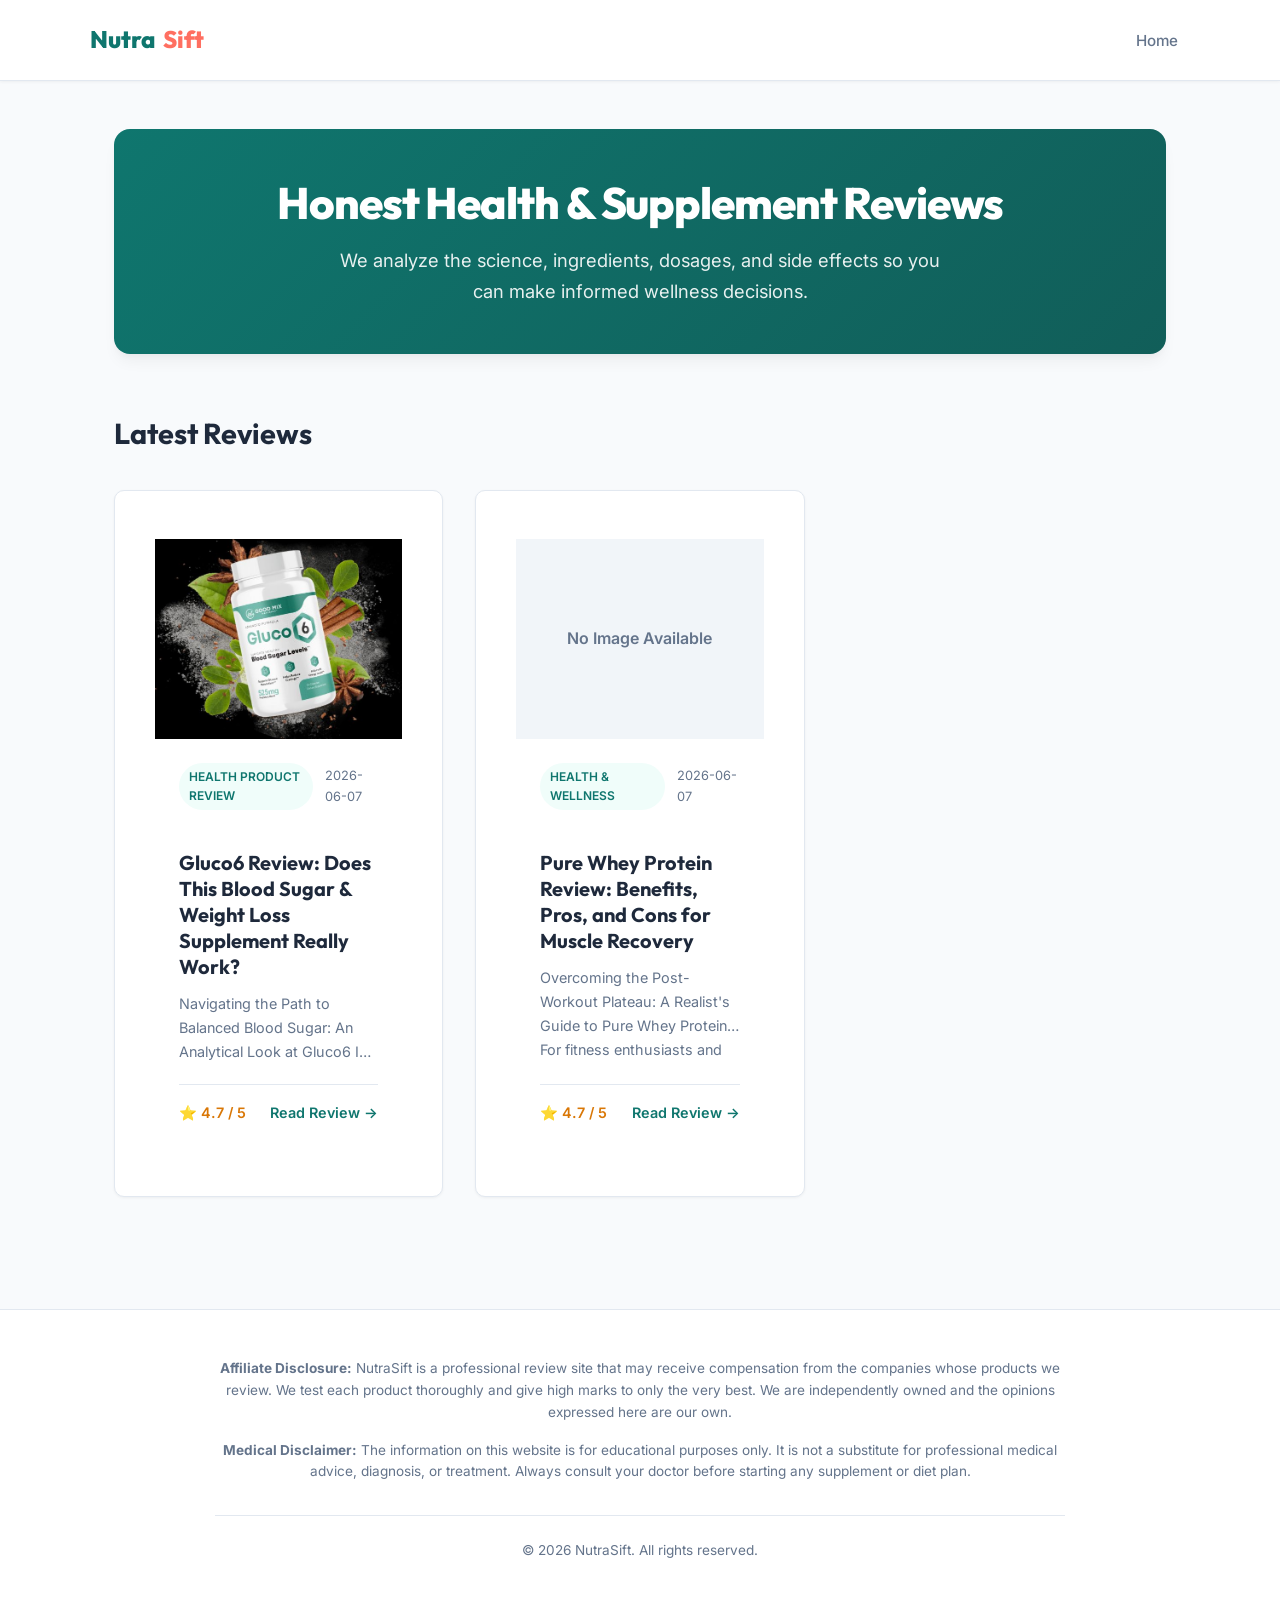
==== index.html @ 642ef55c "Initial NutraSift blog setup" ====
<!DOCTYPE html>
<html lang="en">
<head>
  <meta charset="UTF-8">
  <meta name="viewport" content="width=device-width, initial-scale=1.0">
  <title>NutraSift | Honest Health & Supplement Reviews</title>
  <meta name="description" content="Unbiased, evidence-based reviews and ingredient analysis of health supplements, weight loss formulas, and wellness products.">
  <link rel="stylesheet" href="style.css">
</head>
<body>

  <header>
    <div class="header-container">
      <a href="index.html" class="logo">Nutra<span>Sift</span></a>
      <nav class="nav-links">
        <a href="index.html">Home</a>
      </nav>
    </div>
  </header>

  <main class="homepage-container">
    <section class="hero">
      <h1>Honest Health & Supplement Reviews</h1>
      <p>We analyze the science, ingredients, dosages, and side effects so you can make informed wellness decisions.</p>
    </section>

    <h2 style="font-family: 'Outfit', sans-serif; font-size: 1.8rem; font-weight: 700; margin-bottom: 1.5rem; color: var(--text-dark);">Latest Reviews</h2>

    <div class="post-grid">
      
      <article class="post-card">
        <img src="[data-uri]" alt="Gluco6 Review: Does This Blood Sugar & Weight Loss Supplement Really Work?" class="post-card-img">
        <div class="post-card-content">
          <div class="post-card-meta">
            <span class="category-badge">Health Product Review</span>
            <span class="post-card-date">2026-06-07</span>
          </div>
          <h3 class="post-card-title"><a href="posts/gluco6-review-does-this-blood-sugar-weight-loss-su.html">Gluco6 Review: Does This Blood Sugar & Weight Loss Supplement Really Work?</a></h3>
          <p class="post-card-snippet">Navigating the Path to Balanced Blood Sugar: An Analytical Look at Gluco6 In today's fast-paced dietary landscape, maintaining consistent glycemic control is an uphill battle for m...</p>
          <div class="post-card-footer">
            <span class="post-card-rating">⭐ 4.7 / 5</span>
            <a href="posts/gluco6-review-does-this-blood-sugar-weight-loss-su.html" class="read-more">Read Review &rarr;</a>
          </div>
        </div>
      </article>

      <article class="post-card">
        <div class="post-card-img" style="display:flex;align-items:center;justify-content:center;background:#f1f5f9;color:var(--text-muted);font-weight:600;height:200px;">No Image Available</div>
        <div class="post-card-content">
          <div class="post-card-meta">
            <span class="category-badge">Health & Wellness</span>
            <span class="post-card-date">2026-06-07</span>
          </div>
          <h3 class="post-card-title"><a href="posts/pure-whey-protein-review-benefits-pros-and-cons-fo.html">Pure Whey Protein Review: Benefits, Pros, and Cons for Muscle Recovery</a></h3>
          <p class="post-card-snippet">Overcoming the Post-Workout Plateau: A Realist's Guide to Pure Whey Protein For fitness enthusiasts and athletes alike, recovering efficiently from intense physical exertion is a p...</p>
          <div class="post-card-footer">
            <span class="post-card-rating">⭐ 4.7 / 5</span>
            <a href="posts/pure-whey-protein-review-benefits-pros-and-cons-fo.html" class="read-more">Read Review &rarr;</a>
          </div>
        </div>
      </article>

    </div>
  </main>

  <footer class="site-footer">
    <p><strong>Affiliate Disclosure:</strong> NutraSift is a professional review site that may receive compensation from the companies whose products we review. We test each product thoroughly and give high marks to only the very best. We are independently owned and the opinions expressed here are our own.</p>
    <p><strong>Medical Disclaimer:</strong> The information on this website is for educational purposes only. It is not a substitute for professional medical advice, diagnosis, or treatment. Always consult your doctor before starting any supplement or diet plan.</p>
    <p style="margin-top: 2rem; border-top: 1px solid var(--border-color); padding-top: 1.5rem;">&copy; 2026 NutraSift. All rights reserved.</p>
  </footer>

</body>
</html>
---- style.css ----
@import url('https://fonts.googleapis.com/css2?family=Inter:wght@400;500;600;700&family=Outfit:wght@500;600;700;800&display=swap');

:root {
  --primary-color: #0f766e;     /* Deep Teal */
  --primary-light: #f0fdfa;    /* Soft Teal tint */
  --secondary-color: #0d9488;   /* Bright Teal */
  --accent-color: #FF6F61;      /* Coral Accent */
  --bg-color: #f8fafc;          /* Slate Light background */
  --card-bg: #ffffff;
  --text-dark: #1e293b;         /* Slate dark text */
  --text-muted: #64748b;        /* Slate muted text */
  --border-color: #e2e8f0;      /* Slate border */
  --shadow-sm: 0 1px 3px rgba(0, 0, 0, 0.05);
  --shadow-md: 0 4px 6px -1px rgba(0, 0, 0, 0.05), 0 2px 4px -1px rgba(0, 0, 0, 0.03);
  --shadow-lg: 0 10px 15px -3px rgba(0, 0, 0, 0.05), 0 4px 6px -2px rgba(0, 0, 0, 0.03);
  --radius-sm: 6px;
  --radius-md: 10px;
  --radius-lg: 16px;
  --max-width: 850px;
}

* {
  box-sizing: border-box;
  margin: 0;
  padding: 0;
}

body {
  font-family: 'Inter', sans-serif;
  background-color: var(--bg-color);
  color: var(--text-dark);
  line-height: 1.65;
  font-size: 16px;
  -webkit-font-smoothing: antialiased;
}

/* Header & Navigation */
header {
  background-color: var(--card-bg);
  border-bottom: 1px solid var(--border-color);
  padding: 1.25rem 1rem;
  position: sticky;
  top: 0;
  z-index: 100;
  box-shadow: var(--shadow-sm);
}

.header-container {
  max-width: 1100px;
  margin: 0 auto;
  display: flex;
  justify-content: space-between;
  align-items: center;
}

.logo {
  font-family: 'Outfit', sans-serif;
  font-size: 1.5rem;
  font-weight: 800;
  color: var(--primary-color);
  text-decoration: none;
  display: flex;
  align-items: center;
  gap: 0.5rem;
}

.logo span {
  color: var(--accent-color);
}

.nav-links a {
  color: var(--text-muted);
  text-decoration: none;
  font-weight: 500;
  font-size: 0.95rem;
  transition: color 0.2s;
  padding: 0.5rem 0.75rem;
  border-radius: var(--radius-sm);
}

.nav-links a:hover {
  color: var(--primary-color);
  background-color: var(--primary-light);
}

/* Layout Containers */
.container {
  max-width: var(--max-width);
  margin: 2.5rem auto;
  padding: 0 1.5rem;
}

.homepage-container {
  max-width: 1100px;
  margin: 3rem auto;
  padding: 0 1.5rem;
}

/* Hero Section */
.hero {
  text-align: center;
  margin-bottom: 3.5rem;
  padding: 3rem 1rem;
  background: linear-gradient(135deg, #0f766e 0%, #115e59 100%);
  color: white;
  border-radius: var(--radius-lg);
  box-shadow: var(--shadow-lg);
}

.hero h1 {
  font-family: 'Outfit', sans-serif;
  font-size: 2.75rem;
  font-weight: 800;
  margin-bottom: 1rem;
  letter-spacing: -0.025em;
  line-height: 1.2;
}

.hero p {
  font-size: 1.15rem;
  opacity: 0.9;
  max-width: 600px;
  margin: 0 auto;
}

/* Homepage Grid & Cards */
.post-grid {
  display: grid;
  grid-template-columns: repeat(auto-fill, minmax(320px, 1fr));
  gap: 2rem;
  margin-top: 2rem;
}

.post-card {
  background-color: var(--card-bg);
  border: 1px solid var(--border-color);
  border-radius: var(--radius-md);
  overflow: hidden;
  box-shadow: var(--shadow-sm);
  transition: transform 0.25s ease, box-shadow 0.25s ease;
  display: flex;
  flex-direction: column;
}

.post-card:hover {
  transform: translateY(-4px);
  box-shadow: var(--shadow-lg);
}

.post-card-img {
  width: 100%;
  height: 200px;
  object-fit: cover;
  background-color: #f1f5f9;
}

.post-card-content {
  padding: 1.5rem;
  display: flex;
  flex-direction: column;
  flex-grow: 1;
}

.post-card-meta {
  display: flex;
  align-items: center;
  gap: 0.75rem;
  margin-bottom: 0.75rem;
}

.category-badge {
  background-color: var(--primary-light);
  color: var(--primary-color);
  font-size: 0.75rem;
  font-weight: 600;
  padding: 0.25rem 0.6rem;
  border-radius: 9999px;
  text-transform: uppercase;
}

.post-card-date {
  font-size: 0.8rem;
  color: var(--text-muted);
}

.post-card-title {
  font-family: 'Outfit', sans-serif;
  font-size: 1.25rem;
  font-weight: 700;
  color: var(--text-dark);
  margin-bottom: 0.75rem;
  line-height: 1.3;
}

.post-card-title a {
  color: inherit;
  text-decoration: none;
}

.post-card-title a:hover {
  color: var(--primary-color);
}

.post-card-snippet {
  font-size: 0.9rem;
  color: var(--text-muted);
  margin-bottom: 1.25rem;
  display: -webkit-box;
  -webkit-line-clamp: 3;
  -webkit-box-orient: vertical;
  overflow: hidden;
  flex-grow: 1;
}

.post-card-footer {
  border-top: 1px solid var(--border-color);
  padding-top: 1rem;
  margin-top: auto;
  display: flex;
  justify-content: space-between;
  align-items: center;
}

.post-card-rating {
  display: flex;
  align-items: center;
  font-weight: 600;
  font-size: 0.9rem;
  color: #d97706; /* Golden rating color */
  gap: 0.25rem;
}

.read-more {
  color: var(--primary-color);
  text-decoration: none;
  font-weight: 600;
  font-size: 0.9rem;
  display: inline-flex;
  align-items: center;
  gap: 0.25rem;
}

.read-more:hover {
  color: var(--secondary-color);
}

/* Post Detail Styles */
article {
  background-color: var(--card-bg);
  border: 1px solid var(--border-color);
  border-radius: var(--radius-lg);
  padding: 3rem 2.5rem;
  box-shadow: var(--shadow-md);
  margin-bottom: 2rem;
}

article h1 {
  font-family: 'Outfit', sans-serif;
  font-size: 2.5rem;
  font-weight: 800;
  color: var(--text-dark);
  line-height: 1.2;
  margin-bottom: 1rem;
  letter-spacing: -0.02em;
}

.post-meta {
  display: flex;
  align-items: center;
  gap: 1rem;
  border-bottom: 1px solid var(--border-color);
  padding-bottom: 1.5rem;
  margin-bottom: 2rem;
}

/* Typography elements in content */
article h2 {
  font-family: 'Outfit', sans-serif;
  font-size: 1.65rem;
  font-weight: 700;
  color: var(--text-dark);
  margin-top: 2.5rem;
  margin-bottom: 1rem;
  border-bottom: 2px solid var(--border-color);
  padding-bottom: 0.4rem;
}

article h3 {
  font-family: 'Outfit', sans-serif;
  font-size: 1.25rem;
  font-weight: 600;
  color: var(--primary-color);
  margin-top: 1.75rem;
  margin-bottom: 0.75rem;
}

article p {
  margin-bottom: 1.25rem;
  color: #334155; /* Slightly softer than slate dark for body text readability */
}

article ul, article ol {
  margin-left: 1.5rem;
  margin-bottom: 1.5rem;
  color: #334155;
}

article li {
  margin-bottom: 0.5rem;
}

/* Tables for Pros & Cons */
article table {
  width: 100%;
  border-collapse: collapse;
  margin: 1.5rem 0;
  box-shadow: var(--shadow-sm);
  border-radius: var(--radius-sm);
  overflow: hidden;
}

article th, article td {
  padding: 0.75rem 1rem;
  text-align: left;
  border-bottom: 1px solid var(--border-color);
}

article th {
  background-color: var(--primary-color);
  color: white;
  font-weight: 600;
}

article tr:nth-child(even) {
  background-color: #f8fafc;
}

/* Callout Boxes */
.callout-box {
  background-color: #f8fafc;
  border-left: 4px solid var(--primary-color);
  padding: 1.25rem;
  margin: 1.5rem 0;
  border-radius: 0 var(--radius-sm) var(--radius-sm) 0;
}

.callout-box p {
  margin-bottom: 0 !important;
  font-style: italic;
  font-weight: 500;
  color: var(--text-dark);
}

/* Affiliate/CTA Button styles */
.cta-container {
  text-align: center;
  margin: 2.5rem 0;
}

.cta-button {
  display: inline-block;
  background-color: var(--accent-color);
  color: white;
  padding: 1rem 2rem;
  text-decoration: none;
  font-size: 1.15rem;
  font-weight: 700;
  border-radius: var(--radius-md);
  box-shadow: 0 4px 14px rgba(255, 111, 97, 0.4);
  transition: transform 0.2s ease, box-shadow 0.2s ease, background-color 0.2s;
}

.cta-button:hover {
  transform: translateY(-2px);
  box-shadow: 0 6px 20px rgba(255, 111, 97, 0.6);
  background-color: #ff5645;
}

/* Post main image styling */
.post-main-img {
  width: 100%;
  max-height: 400px;
  object-fit: contain;
  margin-bottom: 2rem;
  border-radius: var(--radius-md);
  background-color: #f1f5f9;
}

/* Footer Section */
footer.site-footer {
  background-color: var(--card-bg);
  border-top: 1px solid var(--border-color);
  padding: 3rem 1.5rem;
  text-align: center;
  color: var(--text-muted);
  font-size: 0.85rem;
  margin-top: 5rem;
}

footer.site-footer p {
  max-width: var(--max-width);
  margin: 0 auto 1rem auto;
  line-height: 1.6;
}

/* Responsive adjustments */
@media (max-width: 768px) {
  .hero h1 {
    font-size: 2.25rem;
  }
  
  article {
    padding: 2rem 1.25rem;
  }
  
  article h1 {
    font-size: 2rem;
  }
}
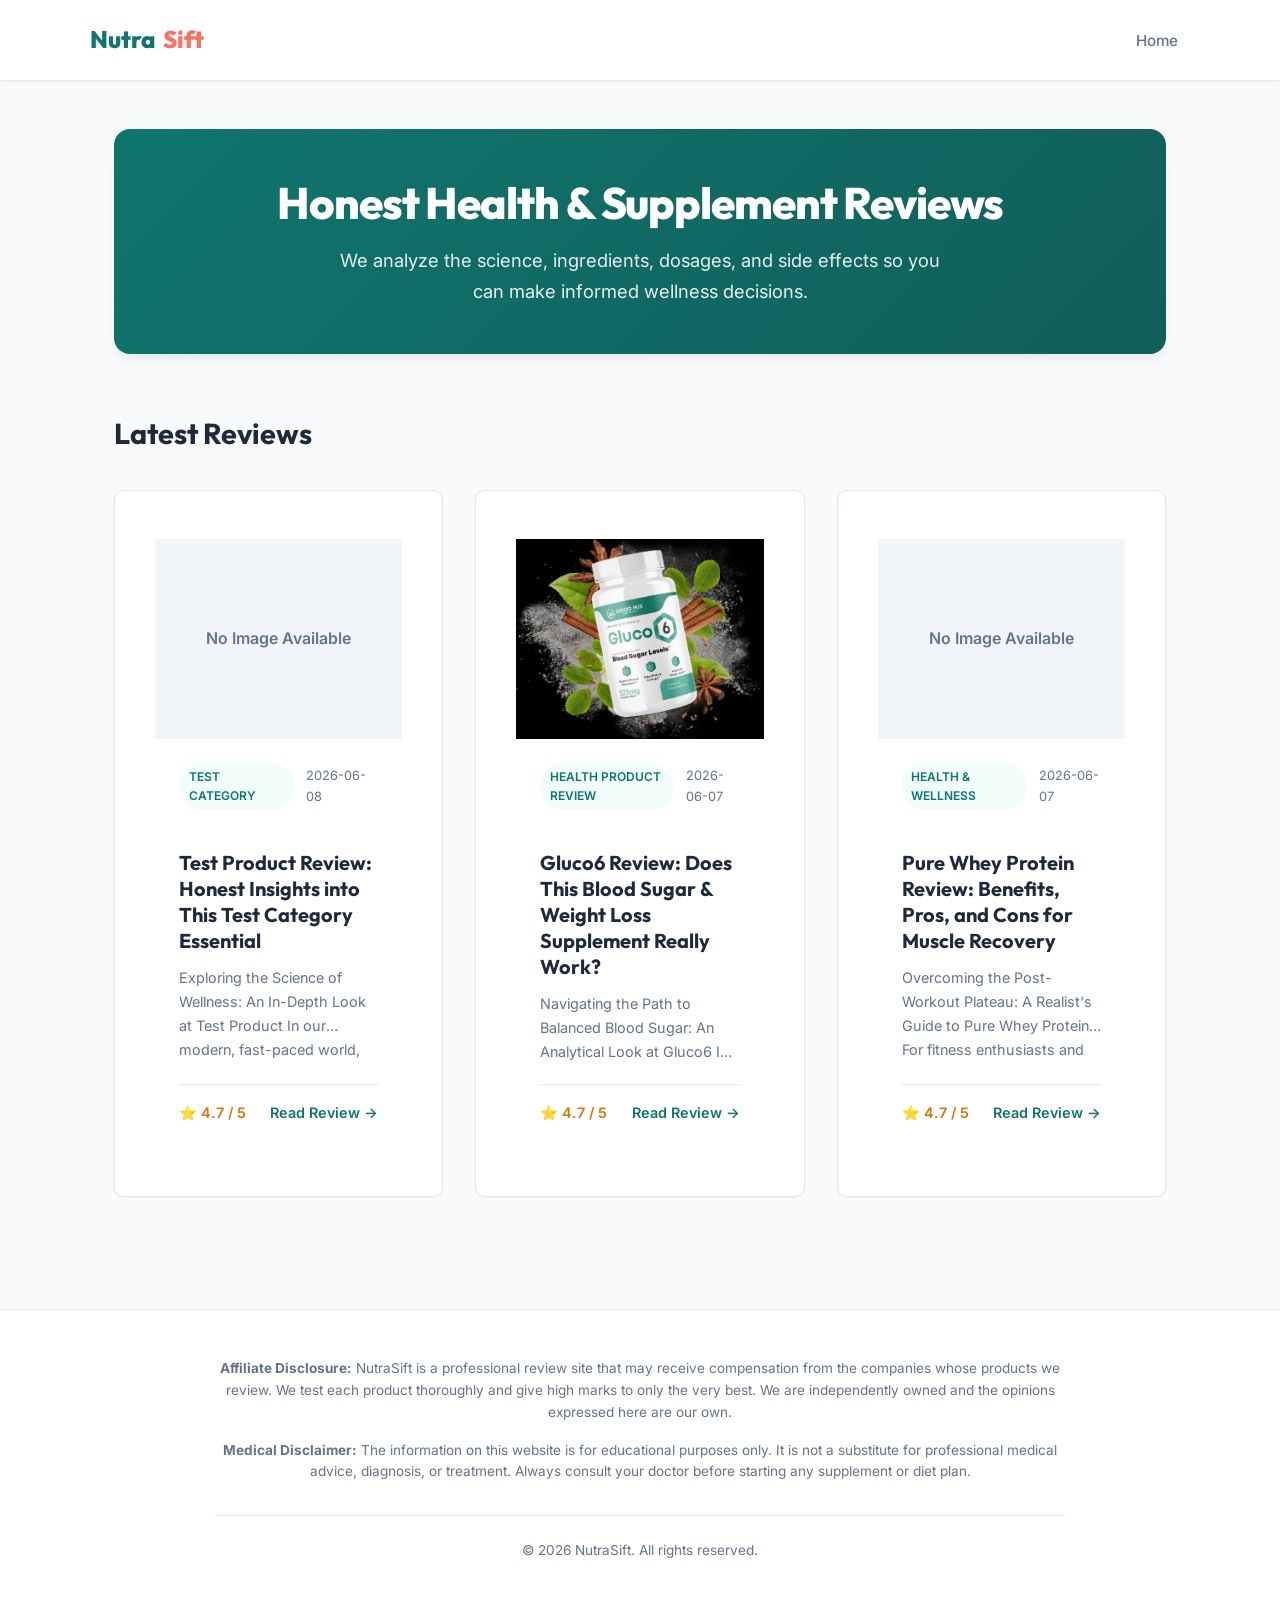
==== commit 9670015d: "Auto-published: Test Product Review: Honest Insights into This Test Category Essential" ====
--- a/index.html
+++ b/index.html
@@ -28,6 +28,22 @@
 
     <div class="post-grid">
       
+      <article class="post-card">
+        <div class="post-card-img" style="display:flex;align-items:center;justify-content:center;background:#f1f5f9;color:var(--text-muted);font-weight:600;height:200px;">No Image Available</div>
+        <div class="post-card-content">
+          <div class="post-card-meta">
+            <span class="category-badge">Test Category</span>
+            <span class="post-card-date">2026-06-08</span>
+          </div>
+          <h3 class="post-card-title"><a href="posts/test-product-review-honest-insights-into-this-test.html">Test Product Review: Honest Insights into This Test Category Essential</a></h3>
+          <p class="post-card-snippet">Exploring the Science of Wellness: An In-Depth Look at Test Product In our modern, fast-paced world, maintaining optimal vitality can often feel like an uphill battle. Many individ...</p>
+          <div class="post-card-footer">
+            <span class="post-card-rating">⭐ 4.7 / 5</span>
+            <a href="posts/test-product-review-honest-insights-into-this-test.html" class="read-more">Read Review &rarr;</a>
+          </div>
+        </div>
+      </article>
+
       <article class="post-card">
         <img src="[data-uri]" alt="Gluco6 Review: Does This Blood Sugar & Weight Loss Supplement Really Work?" class="post-card-img">
         <div class="post-card-content">
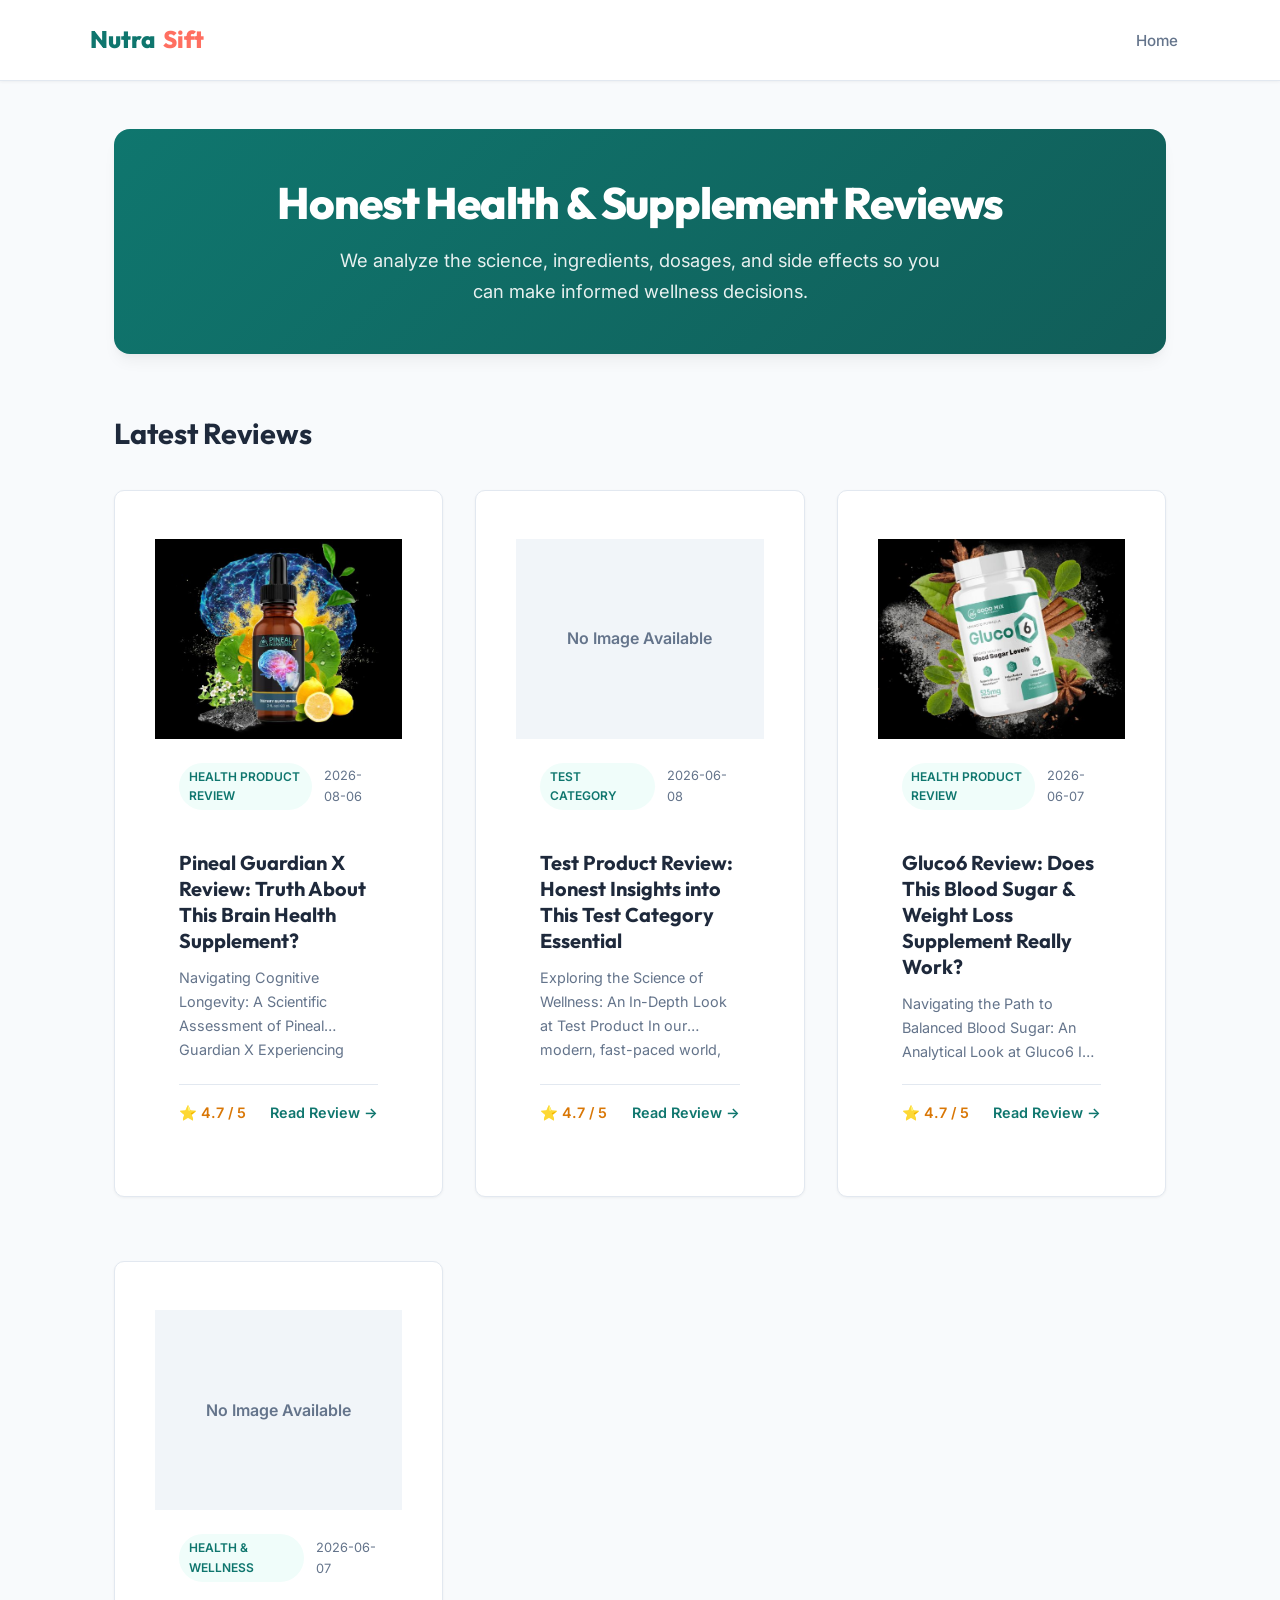
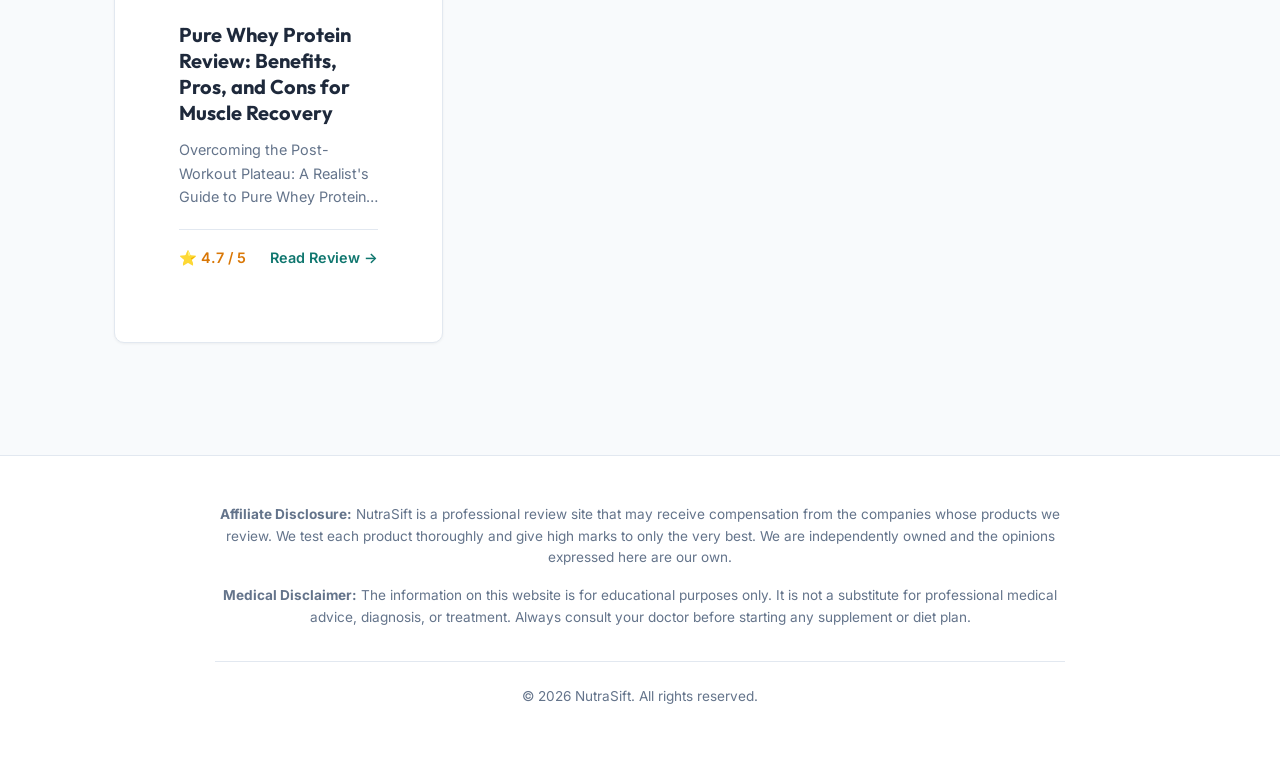
==== commit 1539c7e4: "Auto-published: Pineal Guardian X Review: Truth About This Brain Health Supplement?" ====
--- a/index.html
+++ b/index.html
@@ -28,6 +28,22 @@
 
     <div class="post-grid">
       
+      <article class="post-card">
+        <img src="[data-uri]" alt="Pineal Guardian X Review: Truth About This Brain Health Supplement?" class="post-card-img">
+        <div class="post-card-content">
+          <div class="post-card-meta">
+            <span class="category-badge">Health Product Review</span>
+            <span class="post-card-date">2026-08-06</span>
+          </div>
+          <h3 class="post-card-title"><a href="posts/pineal-guardian-x-review-truth-about-this-brain-he.html">Pineal Guardian X Review: Truth About This Brain Health Supplement?</a></h3>
+          <p class="post-card-snippet">Navigating Cognitive Longevity: A Scientific Assessment of Pineal Guardian X Experiencing frequent brain fog, misplacing daily essentials, or struggling with sleep disruption can b...</p>
+          <div class="post-card-footer">
+            <span class="post-card-rating">⭐ 4.7 / 5</span>
+            <a href="posts/pineal-guardian-x-review-truth-about-this-brain-he.html" class="read-more">Read Review &rarr;</a>
+          </div>
+        </div>
+      </article>
+
       <article class="post-card">
         <div class="post-card-img" style="display:flex;align-items:center;justify-content:center;background:#f1f5f9;color:var(--text-muted);font-weight:600;height:200px;">No Image Available</div>
         <div class="post-card-content">
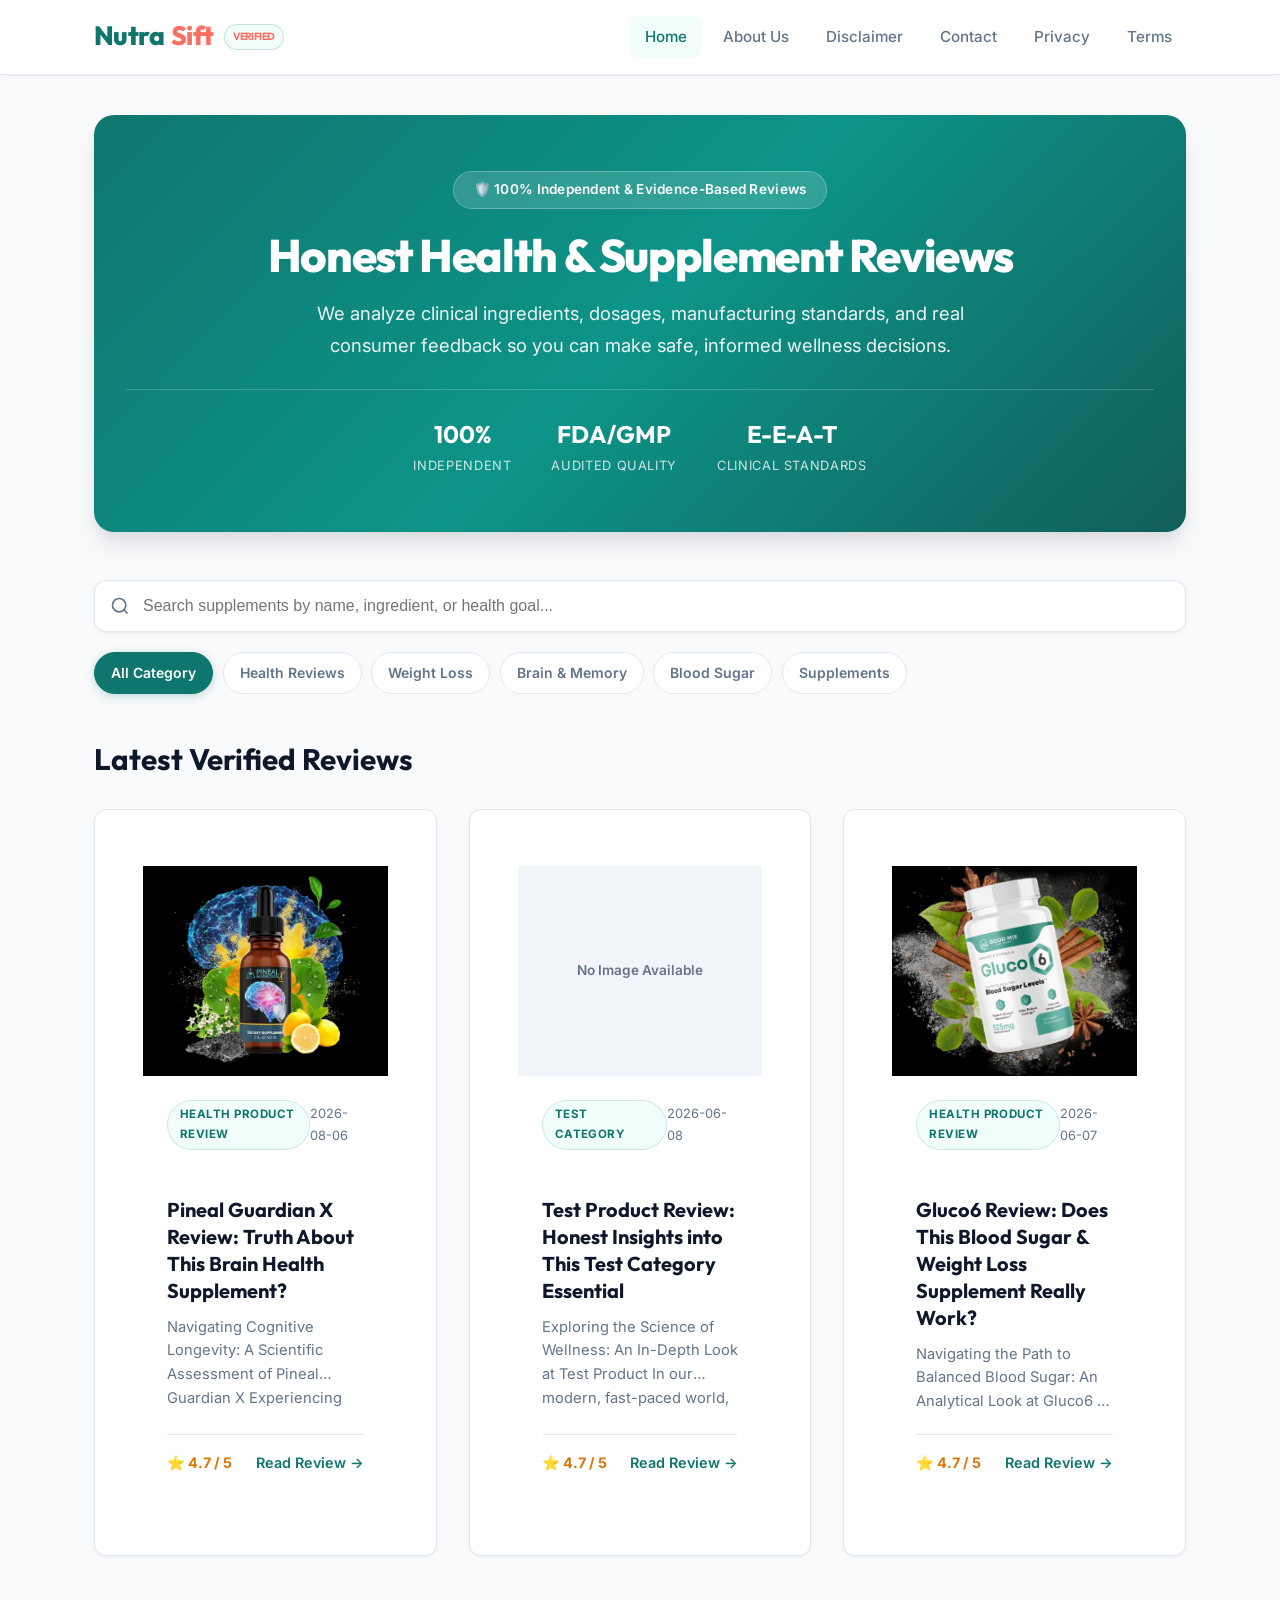
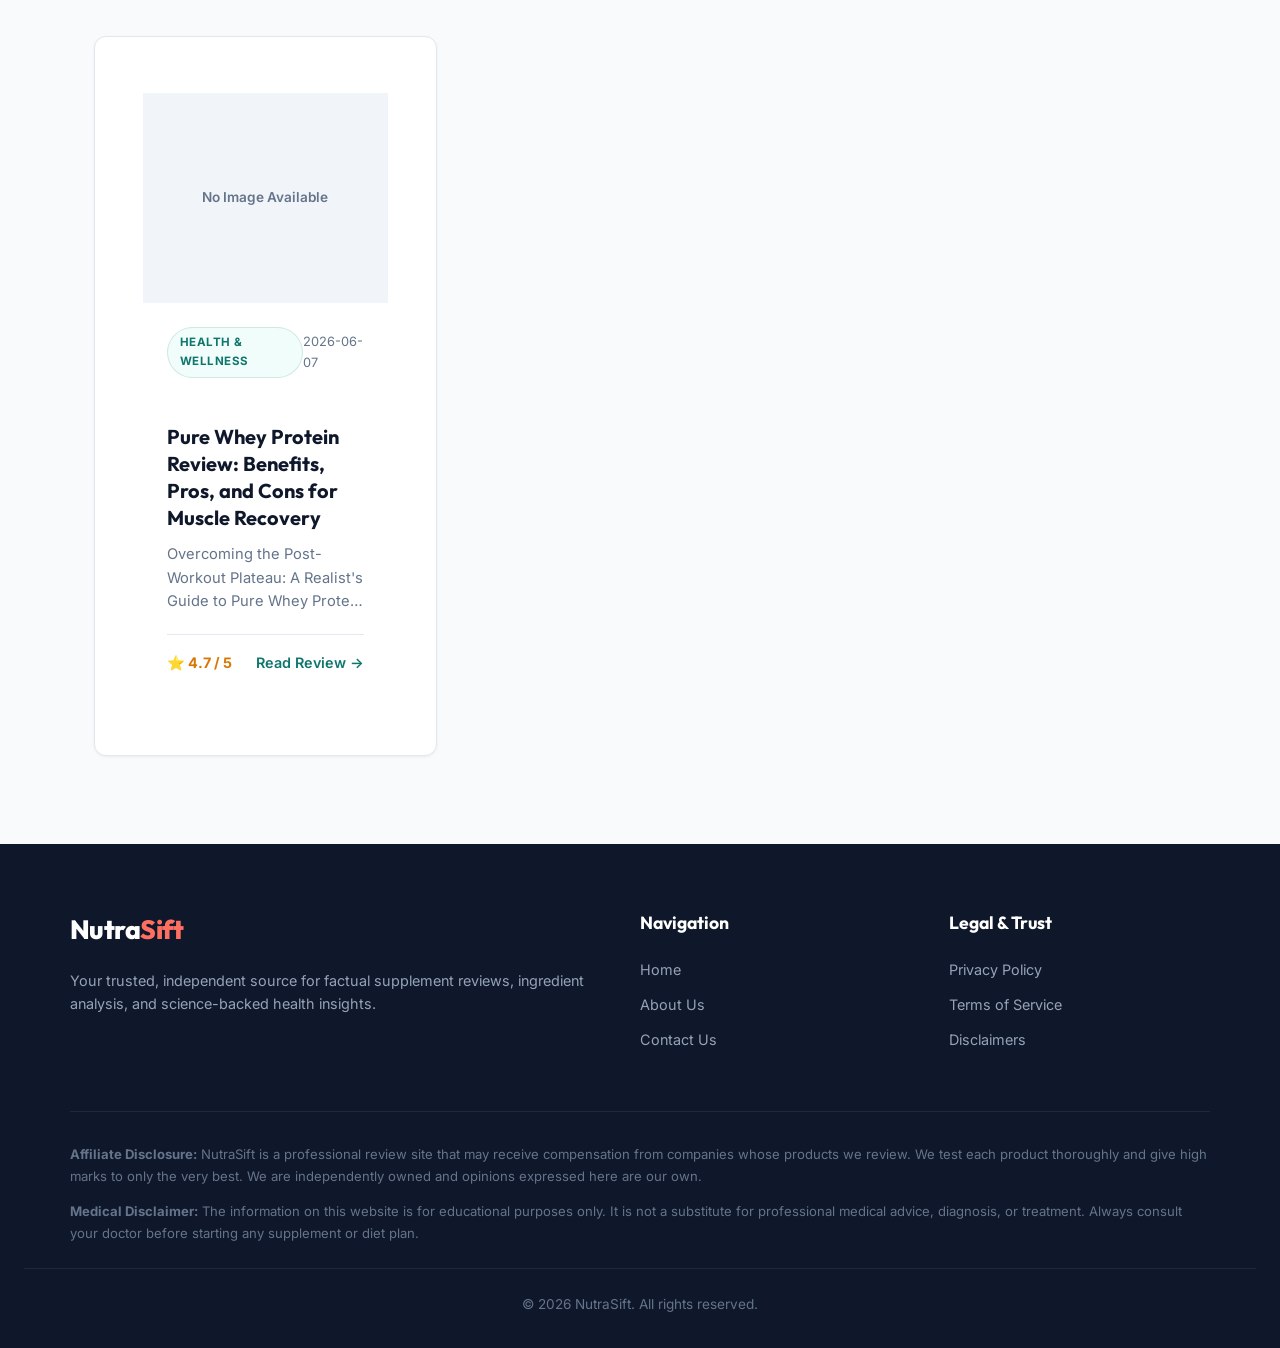
==== commit 6949526c: "Upgrade site design, typography, cards, search filters, and add About, Privacy, Terms, Disclaimer, C" ====
--- a/index.html
+++ b/index.html
@@ -3,103 +3,204 @@
 <head>
   <meta charset="UTF-8">
   <meta name="viewport" content="width=device-width, initial-scale=1.0">
-  <title>NutraSift | Honest Health & Supplement Reviews</title>
-  <meta name="description" content="Unbiased, evidence-based reviews and ingredient analysis of health supplements, weight loss formulas, and wellness products.">
+  <title>NutraSift | Science-Backed Health & Supplement Reviews</title>
+  <meta name="description" content="Unbiased, evidence-based reviews and ingredient analysis of health supplements, weight loss formulas, brain health, and wellness products.">
   <link rel="stylesheet" href="style.css">
 </head>
 <body>
 
-  <header>
+  <header class="site-header">
     <div class="header-container">
-      <a href="index.html" class="logo">Nutra<span>Sift</span></a>
+      <a href="index.html" class="logo">Nutra<span>Sift</span><span class="logo-badge">Verified</span></a>
+      <button class="mobile-menu-btn" onclick="document.querySelector('.nav-links').classList.toggle('active')">☰</button>
       <nav class="nav-links">
-        <a href="index.html">Home</a>
+        <a href="index.html" class="active">Home</a>
+        <a href="about.html">About Us</a>
+        <a href="disclaimer.html">Disclaimer</a>
+        <a href="contact.html">Contact</a>
+        <a href="privacy.html">Privacy</a>
+        <a href="terms.html">Terms</a>
       </nav>
     </div>
   </header>
 
-  <main class="homepage-container">
-    <section class="hero">
-      <h1>Honest Health & Supplement Reviews</h1>
-      <p>We analyze the science, ingredients, dosages, and side effects so you can make informed wellness decisions.</p>
-    </section>
-
-    <h2 style="font-family: 'Outfit', sans-serif; font-size: 1.8rem; font-weight: 700; margin-bottom: 1.5rem; color: var(--text-dark);">Latest Reviews</h2>
-
-    <div class="post-grid">
-      
-      <article class="post-card">
-        <img src="[data-uri]" alt="Pineal Guardian X Review: Truth About This Brain Health Supplement?" class="post-card-img">
-        <div class="post-card-content">
-          <div class="post-card-meta">
-            <span class="category-badge">Health Product Review</span>
-            <span class="post-card-date">2026-08-06</span>
+  <main class="main-wrapper">
+    <div class="homepage-container">
+
+      <!-- Hero Banner -->
+      <section class="hero">
+        <div class="hero-pill">🛡️ 100% Independent & Evidence-Based Reviews</div>
+        <h1>Honest Health & Supplement Reviews</h1>
+        <p>We analyze clinical ingredients, dosages, manufacturing standards, and real consumer feedback so you can make safe, informed wellness decisions.</p>
+        
+        <div class="hero-stats">
+          <div class="hero-stat-item">
+            <div class="hero-stat-number">100%</div>
+            <div class="hero-stat-label">Independent</div>
           </div>
-          <h3 class="post-card-title"><a href="posts/pineal-guardian-x-review-truth-about-this-brain-he.html">Pineal Guardian X Review: Truth About This Brain Health Supplement?</a></h3>
-          <p class="post-card-snippet">Navigating Cognitive Longevity: A Scientific Assessment of Pineal Guardian X Experiencing frequent brain fog, misplacing daily essentials, or struggling with sleep disruption can b...</p>
-          <div class="post-card-footer">
-            <span class="post-card-rating">⭐ 4.7 / 5</span>
-            <a href="posts/pineal-guardian-x-review-truth-about-this-brain-he.html" class="read-more">Read Review &rarr;</a>
+          <div class="hero-stat-item">
+            <div class="hero-stat-number">FDA/GMP</div>
+            <div class="hero-stat-label">Audited Quality</div>
           </div>
-        </div>
-      </article>
-
-      <article class="post-card">
-        <div class="post-card-img" style="display:flex;align-items:center;justify-content:center;background:#f1f5f9;color:var(--text-muted);font-weight:600;height:200px;">No Image Available</div>
-        <div class="post-card-content">
-          <div class="post-card-meta">
-            <span class="category-badge">Test Category</span>
-            <span class="post-card-date">2026-06-08</span>
+          <div class="hero-stat-item">
+            <div class="hero-stat-number">E-E-A-T</div>
+            <div class="hero-stat-label">Clinical Standards</div>
           </div>
-          <h3 class="post-card-title"><a href="posts/test-product-review-honest-insights-into-this-test.html">Test Product Review: Honest Insights into This Test Category Essential</a></h3>
-          <p class="post-card-snippet">Exploring the Science of Wellness: An In-Depth Look at Test Product In our modern, fast-paced world, maintaining optimal vitality can often feel like an uphill battle. Many individ...</p>
-          <div class="post-card-footer">
-            <span class="post-card-rating">⭐ 4.7 / 5</span>
-            <a href="posts/test-product-review-honest-insights-into-this-test.html" class="read-more">Read Review &rarr;</a>
-          </div>
-        </div>
-      </article>
-
-      <article class="post-card">
-        <img src="[data-uri]" alt="Gluco6 Review: Does This Blood Sugar & Weight Loss Supplement Really Work?" class="post-card-img">
-        <div class="post-card-content">
-          <div class="post-card-meta">
-            <span class="category-badge">Health Product Review</span>
-            <span class="post-card-date">2026-06-07</span>
-          </div>
-          <h3 class="post-card-title"><a href="posts/gluco6-review-does-this-blood-sugar-weight-loss-su.html">Gluco6 Review: Does This Blood Sugar & Weight Loss Supplement Really Work?</a></h3>
-          <p class="post-card-snippet">Navigating the Path to Balanced Blood Sugar: An Analytical Look at Gluco6 In today's fast-paced dietary landscape, maintaining consistent glycemic control is an uphill battle for m...</p>
-          <div class="post-card-footer">
-            <span class="post-card-rating">⭐ 4.7 / 5</span>
-            <a href="posts/gluco6-review-does-this-blood-sugar-weight-loss-su.html" class="read-more">Read Review &rarr;</a>
-          </div>
-        </div>
-      </article>
-
-      <article class="post-card">
-        <div class="post-card-img" style="display:flex;align-items:center;justify-content:center;background:#f1f5f9;color:var(--text-muted);font-weight:600;height:200px;">No Image Available</div>
-        <div class="post-card-content">
-          <div class="post-card-meta">
-            <span class="category-badge">Health & Wellness</span>
-            <span class="post-card-date">2026-06-07</span>
-          </div>
-          <h3 class="post-card-title"><a href="posts/pure-whey-protein-review-benefits-pros-and-cons-fo.html">Pure Whey Protein Review: Benefits, Pros, and Cons for Muscle Recovery</a></h3>
-          <p class="post-card-snippet">Overcoming the Post-Workout Plateau: A Realist's Guide to Pure Whey Protein For fitness enthusiasts and athletes alike, recovering efficiently from intense physical exertion is a p...</p>
-          <div class="post-card-footer">
-            <span class="post-card-rating">⭐ 4.7 / 5</span>
-            <a href="posts/pure-whey-protein-review-benefits-pros-and-cons-fo.html" class="read-more">Read Review &rarr;</a>
-          </div>
-        </div>
-      </article>
+        </div>
+      </section>
+
+      <!-- Search & Filters -->
+      <div class="controls-bar">
+        <div class="search-box">
+          <svg class="search-icon" viewBox="0 0 24 24" fill="none" stroke="currentColor" stroke-width="2"><circle cx="11" cy="11" r="8"></circle><line x1="21" y1="21" x2="16.65" y2="16.65"></line></svg>
+          <input type="text" id="review-search" placeholder="Search supplements by name, ingredient, or health goal..." onkeyup="filterReviews()">
+        </div>
+
+        <div class="category-pills" id="category-pills">
+          <span class="filter-pill active" onclick="filterCategory('all', this)">All Category</span>
+          <span class="filter-pill" onclick="filterCategory('Health Product Review', this)">Health Reviews</span>
+          <span class="filter-pill" onclick="filterCategory('Weight Loss', this)">Weight Loss</span>
+          <span class="filter-pill" onclick="filterCategory('Brain Health', this)">Brain & Memory</span>
+          <span class="filter-pill" onclick="filterCategory('Blood Sugar', this)">Blood Sugar</span>
+          <span class="filter-pill" onclick="filterCategory('Supplements', this)">Supplements</span>
+        </div>
+      </div>
+
+      <div class="section-heading">
+        <span>Latest Verified Reviews</span>
+      </div>
+
+      <div class="post-grid" id="reviews-grid">
+        
+    <article class="post-card">
+      <div class="post-card-img-wrapper"><img src="[data-uri]" alt="Pineal Guardian X Review: Truth About This Brain Health Supplement?" class="post-card-img"></div>
+      <div class="post-card-content">
+        <div class="post-card-meta">
+          <span class="category-badge">Health Product Review</span>
+          <span class="post-card-date">2026-08-06</span>
+        </div>
+        <h3 class="post-card-title"><a href="posts/pineal-guardian-x-review-truth-about-this-brain-he.html">Pineal Guardian X Review: Truth About This Brain Health Supplement?</a></h3>
+        <p class="post-card-snippet">Navigating Cognitive Longevity: A Scientific Assessment of Pineal Guardian X Experiencing frequent brain fog, misplacing daily essentials, or struggling with sleep disruption can b...</p>
+        <div class="post-card-footer">
+          <span class="post-card-rating">⭐ 4.7 / 5</span>
+          <a href="posts/pineal-guardian-x-review-truth-about-this-brain-he.html" class="read-more">Read Review &rarr;</a>
+        </div>
+      </div>
+    </article>
+
+    <article class="post-card">
+      <div class="post-card-img-wrapper" style="display:flex;align-items:center;justify-content:center;background:#f1f5f9;color:var(--text-muted);font-weight:600;"><span style="font-size:0.85rem;">No Image Available</span></div>
+      <div class="post-card-content">
+        <div class="post-card-meta">
+          <span class="category-badge">Test Category</span>
+          <span class="post-card-date">2026-06-08</span>
+        </div>
+        <h3 class="post-card-title"><a href="posts/test-product-review-honest-insights-into-this-test.html">Test Product Review: Honest Insights into This Test Category Essential</a></h3>
+        <p class="post-card-snippet">Exploring the Science of Wellness: An In-Depth Look at Test Product In our modern, fast-paced world, maintaining optimal vitality can often feel like an uphill battle. Many individ...</p>
+        <div class="post-card-footer">
+          <span class="post-card-rating">⭐ 4.7 / 5</span>
+          <a href="posts/test-product-review-honest-insights-into-this-test.html" class="read-more">Read Review &rarr;</a>
+        </div>
+      </div>
+    </article>
+
+    <article class="post-card">
+      <div class="post-card-img-wrapper"><img src="[data-uri]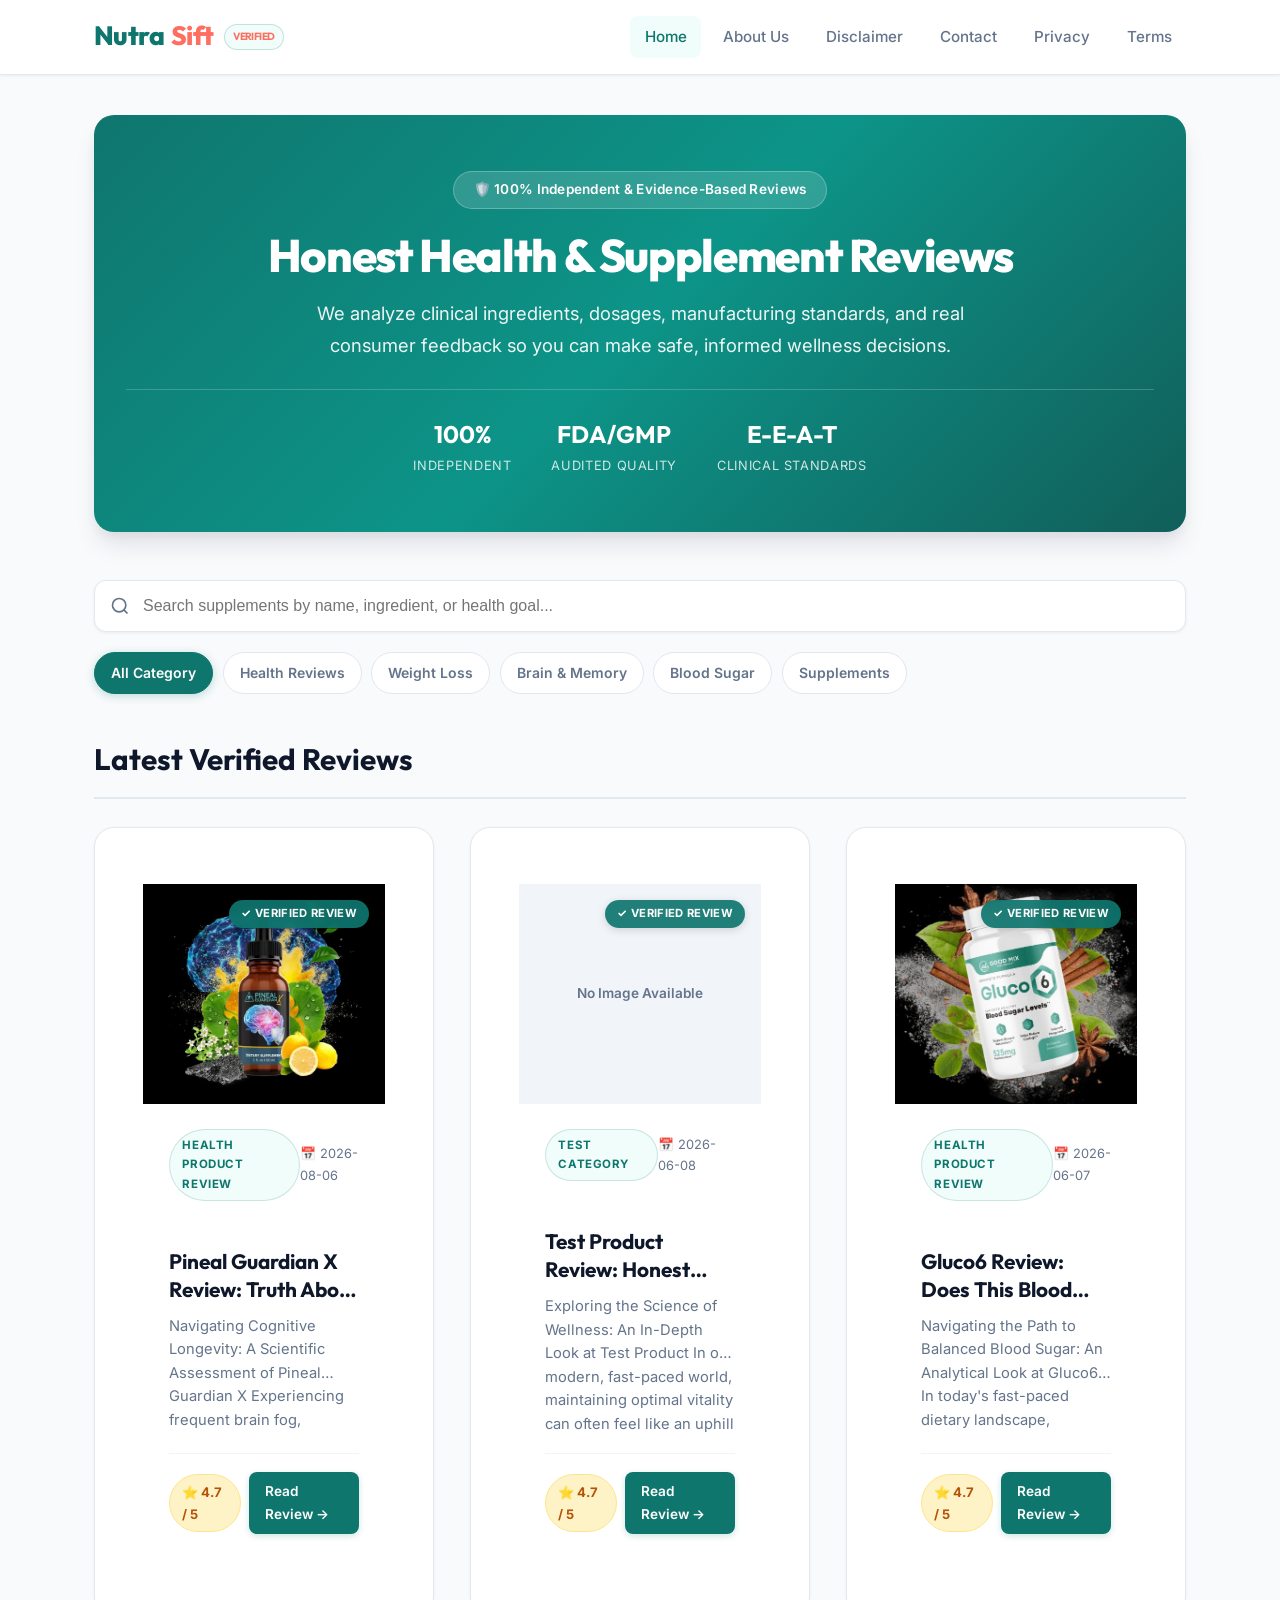
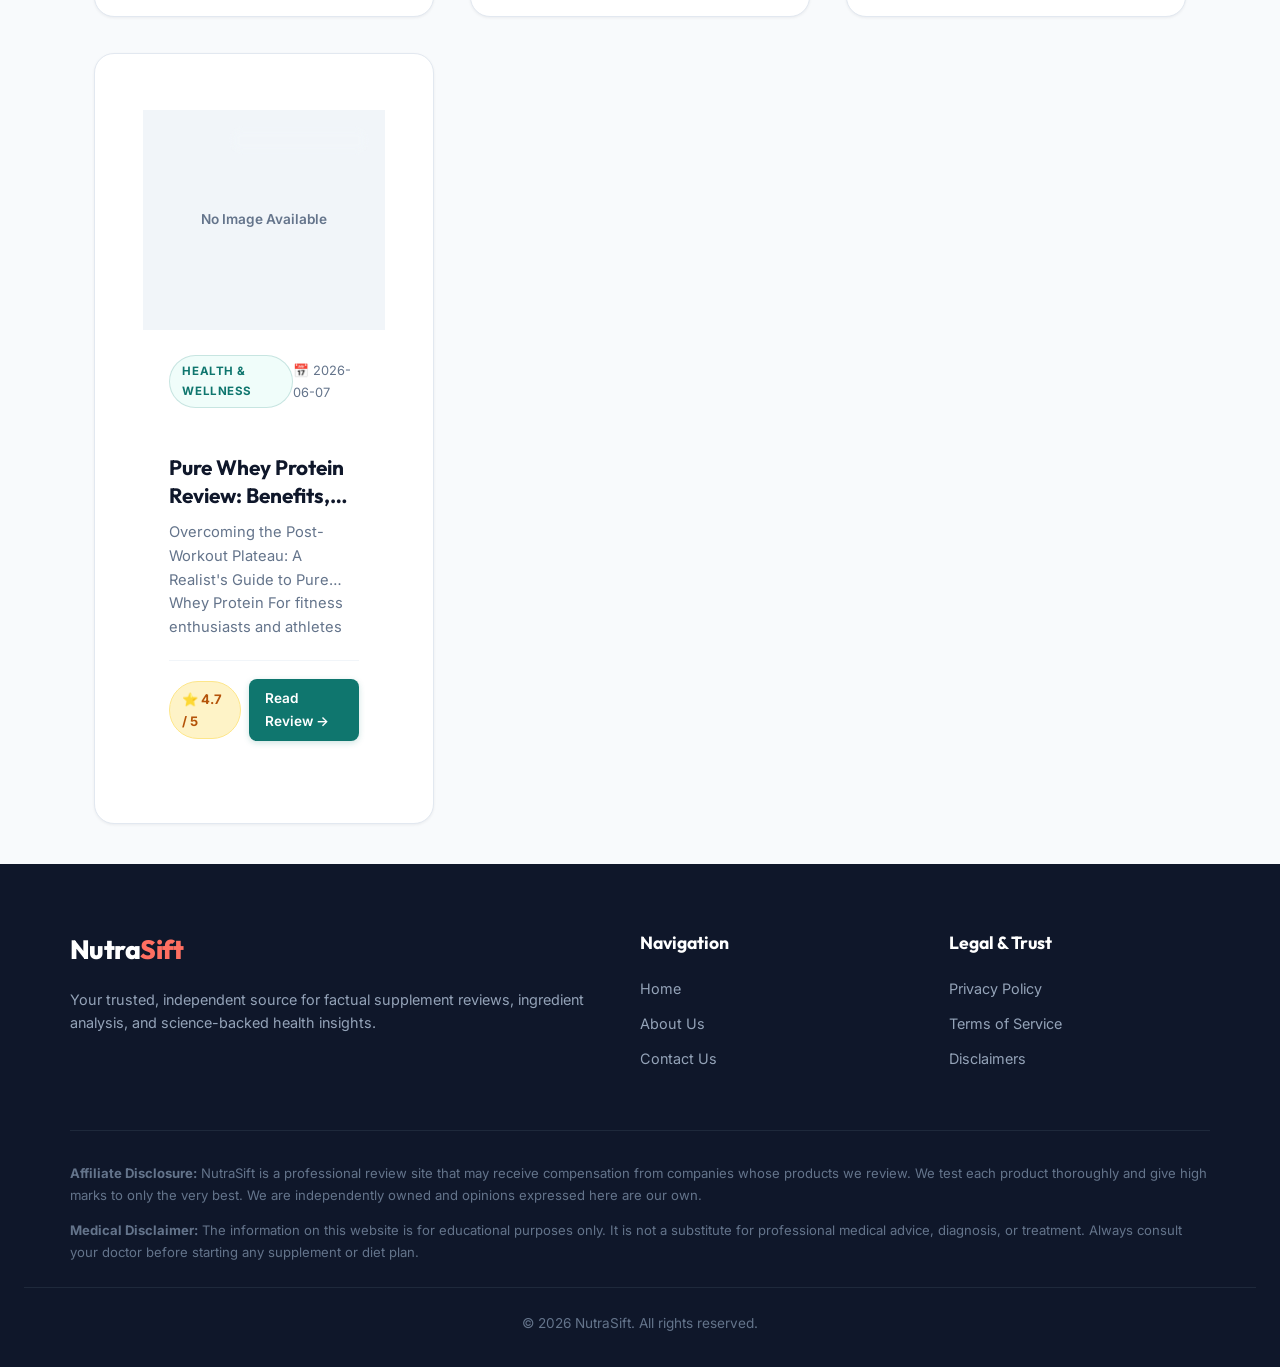
==== commit a61a22b9: "Upgrade Latest Verified Reviews card UI/UX design, alignment, badges, star rating pill, and CTA butt" ====
--- a/index.html
+++ b/index.html
@@ -73,11 +73,11 @@
       <div class="post-grid" id="reviews-grid">
         
     <article class="post-card">
-      <div class="post-card-img-wrapper"><img src="[data-uri]" alt="Pineal Guardian X Review: Truth About This Brain Health Supplement?" class="post-card-img"></div>
+      <div class="post-card-img-wrapper"><span class="verified-badge">✓ Verified Review</span><img src="[data-uri]" alt="Pineal Guardian X Review: Truth About This Brain Health Supplement?" class="post-card-img"></div>
       <div class="post-card-content">
         <div class="post-card-meta">
           <span class="category-badge">Health Product Review</span>
-          <span class="post-card-date">2026-08-06</span>
+          <span class="post-card-date">📅 2026-08-06</span>
         </div>
         <h3 class="post-card-title"><a href="posts/pineal-guardian-x-review-truth-about-this-brain-he.html">Pineal Guardian X Review: Truth About This Brain Health Supplement?</a></h3>
         <p class="post-card-snippet">Navigating Cognitive Longevity: A Scientific Assessment of Pineal Guardian X Experiencing frequent brain fog, misplacing daily essentials, or struggling with sleep disruption can b...</p>
@@ -89,11 +89,11 @@
     </article>
 
     <article class="post-card">
-      <div class="post-card-img-wrapper" style="display:flex;align-items:center;justify-content:center;background:#f1f5f9;color:var(--text-muted);font-weight:600;"><span style="font-size:0.85rem;">No Image Available</span></div>
+      <div class="post-card-img-wrapper" style="display:flex;align-items:center;justify-content:center;background:#f1f5f9;color:var(--text-muted);font-weight:600;"><span class="verified-badge">✓ Verified Review</span><span style="font-size:0.85rem;">No Image Available</span></div>
       <div class="post-card-content">
         <div class="post-card-meta">
           <span class="category-badge">Test Category</span>
-          <span class="post-card-date">2026-06-08</span>
+          <span class="post-card-date">📅 2026-06-08</span>
         </div>
         <h3 class="post-card-title"><a href="posts/test-product-review-honest-insights-into-this-test.html">Test Product Review: Honest Insights into This Test Category Essential</a></h3>
         <p class="post-card-snippet">Exploring the Science of Wellness: An In-Depth Look at Test Product In our modern, fast-paced world, maintaining optimal vitality can often feel like an uphill battle. Many individ...</p>
@@ -105,11 +105,11 @@
     </article>
 
     <article class="post-card">
-      <div class="post-card-img-wrapper"><img src="[data-uri]" alt="Gluco6 Review: Does This Blood Sugar & Weight Loss Supplement Really Work?" class="post-card-img"></div>
+      <div class="post-card-img-wrapper"><span class="verified-badge">✓ Verified Review</span><img src="[data-uri]" alt="Gluco6 Review: Does This Blood Sugar & Weight Loss Supplement Really Work?" class="post-card-img"></div>
       <div class="post-card-content">
         <div class="post-card-meta">
           <span class="category-badge">Health Product Review</span>
-          <span class="post-card-date">2026-06-07</span>
+          <span class="post-card-date">📅 2026-06-07</span>
         </div>
         <h3 class="post-card-title"><a href="posts/gluco6-review-does-this-blood-sugar-weight-loss-su.html">Gluco6 Review: Does This Blood Sugar & Weight Loss Supplement Really Work?</a></h3>
         <p class="post-card-snippet">Navigating the Path to Balanced Blood Sugar: An Analytical Look at Gluco6 In today's fast-paced dietary landscape, maintaining consistent glycemic control is an uphill battle for m...</p>
@@ -121,11 +121,11 @@
     </article>
 
     <article class="post-card">
-      <div class="post-card-img-wrapper" style="display:flex;align-items:center;justify-content:center;background:#f1f5f9;color:var(--text-muted);font-weight:600;"><span style="font-size:0.85rem;">No Image Available</span></div>
+      <div class="post-card-img-wrapper" style="display:flex;align-items:center;justify-content:center;background:#f1f5f9;color:var(--text-muted);font-weight:600;"><span class="verified-badge">✓ Verified Review</span><span style="font-size:0.85rem;">No Image Available</span></div>
       <div class="post-card-content">
         <div class="post-card-meta">
           <span class="category-badge">Health & Wellness</span>
-          <span class="post-card-date">2026-06-07</span>
+          <span class="post-card-date">📅 2026-06-07</span>
         </div>
         <h3 class="post-card-title"><a href="posts/pure-whey-protein-review-benefits-pros-and-cons-fo.html">Pure Whey Protein Review: Benefits, Pros, and Cons for Muscle Recovery</a></h3>
         <p class="post-card-snippet">Overcoming the Post-Workout Plateau: A Realist's Guide to Pure Whey Protein For fitness enthusiasts and athletes alike, recovering efficiently from intense physical exertion is a p...</p>
--- a/style.css
+++ b/style.css
@@ -293,40 +293,44 @@
   font-size: 1.85rem;
   font-weight: 700;
   color: var(--text-dark);
-  margin-bottom: 1.5rem;
+  margin-bottom: 1.75rem;
   display: flex;
   align-items: center;
   justify-content: space-between;
+  border-bottom: 2px solid var(--border-color);
+  padding-bottom: 0.75rem;
 }
 
 .post-grid {
   display: grid;
-  grid-template-columns: repeat(auto-fill, minmax(330px, 1fr));
-  gap: 2rem;
+  grid-template-columns: repeat(auto-fill, minmax(340px, 1fr));
+  gap: 2.25rem;
+  align-items: stretch;
 }
 
 .post-card {
   background-color: var(--card-bg);
   border: 1px solid var(--border-color);
-  border-radius: var(--radius-md);
+  border-radius: var(--radius-lg);
   overflow: hidden;
   box-shadow: var(--shadow-sm);
-  transition: transform 0.25s ease, box-shadow 0.25s ease, border-color 0.25s ease;
+  transition: transform 0.3s cubic-bezier(0.16, 1, 0.3, 1), box-shadow 0.3s cubic-bezier(0.16, 1, 0.3, 1), border-color 0.3s ease;
   display: flex;
   flex-direction: column;
   position: relative;
+  height: 100%;
 }
 
 .post-card:hover {
-  transform: translateY(-5px);
+  transform: translateY(-6px);
   box-shadow: var(--shadow-lg);
-  border-color: rgba(15, 118, 110, 0.3);
+  border-color: rgba(15, 118, 110, 0.35);
 }
 
 .post-card-img-wrapper {
   position: relative;
   width: 100%;
-  height: 210px;
+  height: 220px;
   overflow: hidden;
   background-color: #f1f5f9;
 }
@@ -335,15 +339,35 @@
   width: 100%;
   height: 100%;
   object-fit: cover;
-  transition: transform 0.4s ease;
+  transition: transform 0.5s ease;
 }
 
 .post-card:hover .post-card-img {
-  transform: scale(1.05);
+  transform: scale(1.06);
+}
+
+.verified-badge {
+  position: absolute;
+  top: 1rem;
+  right: 1rem;
+  background: rgba(15, 118, 110, 0.92);
+  backdrop-filter: blur(6px);
+  -webkit-backdrop-filter: blur(6px);
+  color: white;
+  font-size: 0.7rem;
+  font-weight: 700;
+  padding: 0.3rem 0.75rem;
+  border-radius: var(--radius-pill);
+  box-shadow: 0 2px 8px rgba(0, 0, 0, 0.15);
+  display: flex;
+  align-items: center;
+  gap: 0.3rem;
+  letter-spacing: 0.03em;
+  text-transform: uppercase;
 }
 
 .post-card-content {
-  padding: 1.5rem;
+  padding: 1.6rem;
   display: flex;
   flex-direction: column;
   flex-grow: 1;
@@ -361,23 +385,44 @@
   color: var(--primary-color);
   font-size: 0.72rem;
   font-weight: 700;
-  padding: 0.3rem 0.75rem;
+  padding: 0.35rem 0.8rem;
   border-radius: var(--radius-pill);
   text-transform: uppercase;
-  letter-spacing: 0.04em;
-  border: 1px solid rgba(15, 118, 110, 0.15);
+  letter-spacing: 0.05em;
+  border: 1px solid rgba(15, 118, 110, 0.18);
 }
 
 .post-card-date {
   font-size: 0.8rem;
   color: var(--text-muted);
+  display: flex;
+  align-items: center;
+  gap: 0.3rem;
 }
 
 .post-card-title {
   font-family: 'Outfit', sans-serif;
-  font-size: 1.25rem;
-  font-weight: 700;
-  color: var(--text-dark);
+  font-size: 1.3rem;
+  font-weight: 700;
+  color: var(--text-dark);
+  margin-bottom: 0.75rem;
+  line-height: 1.35;
+  display: -webkit-box;
+  -webkit-line-clamp: 2;
+  -webkit-box-orient: vertical;
+  overf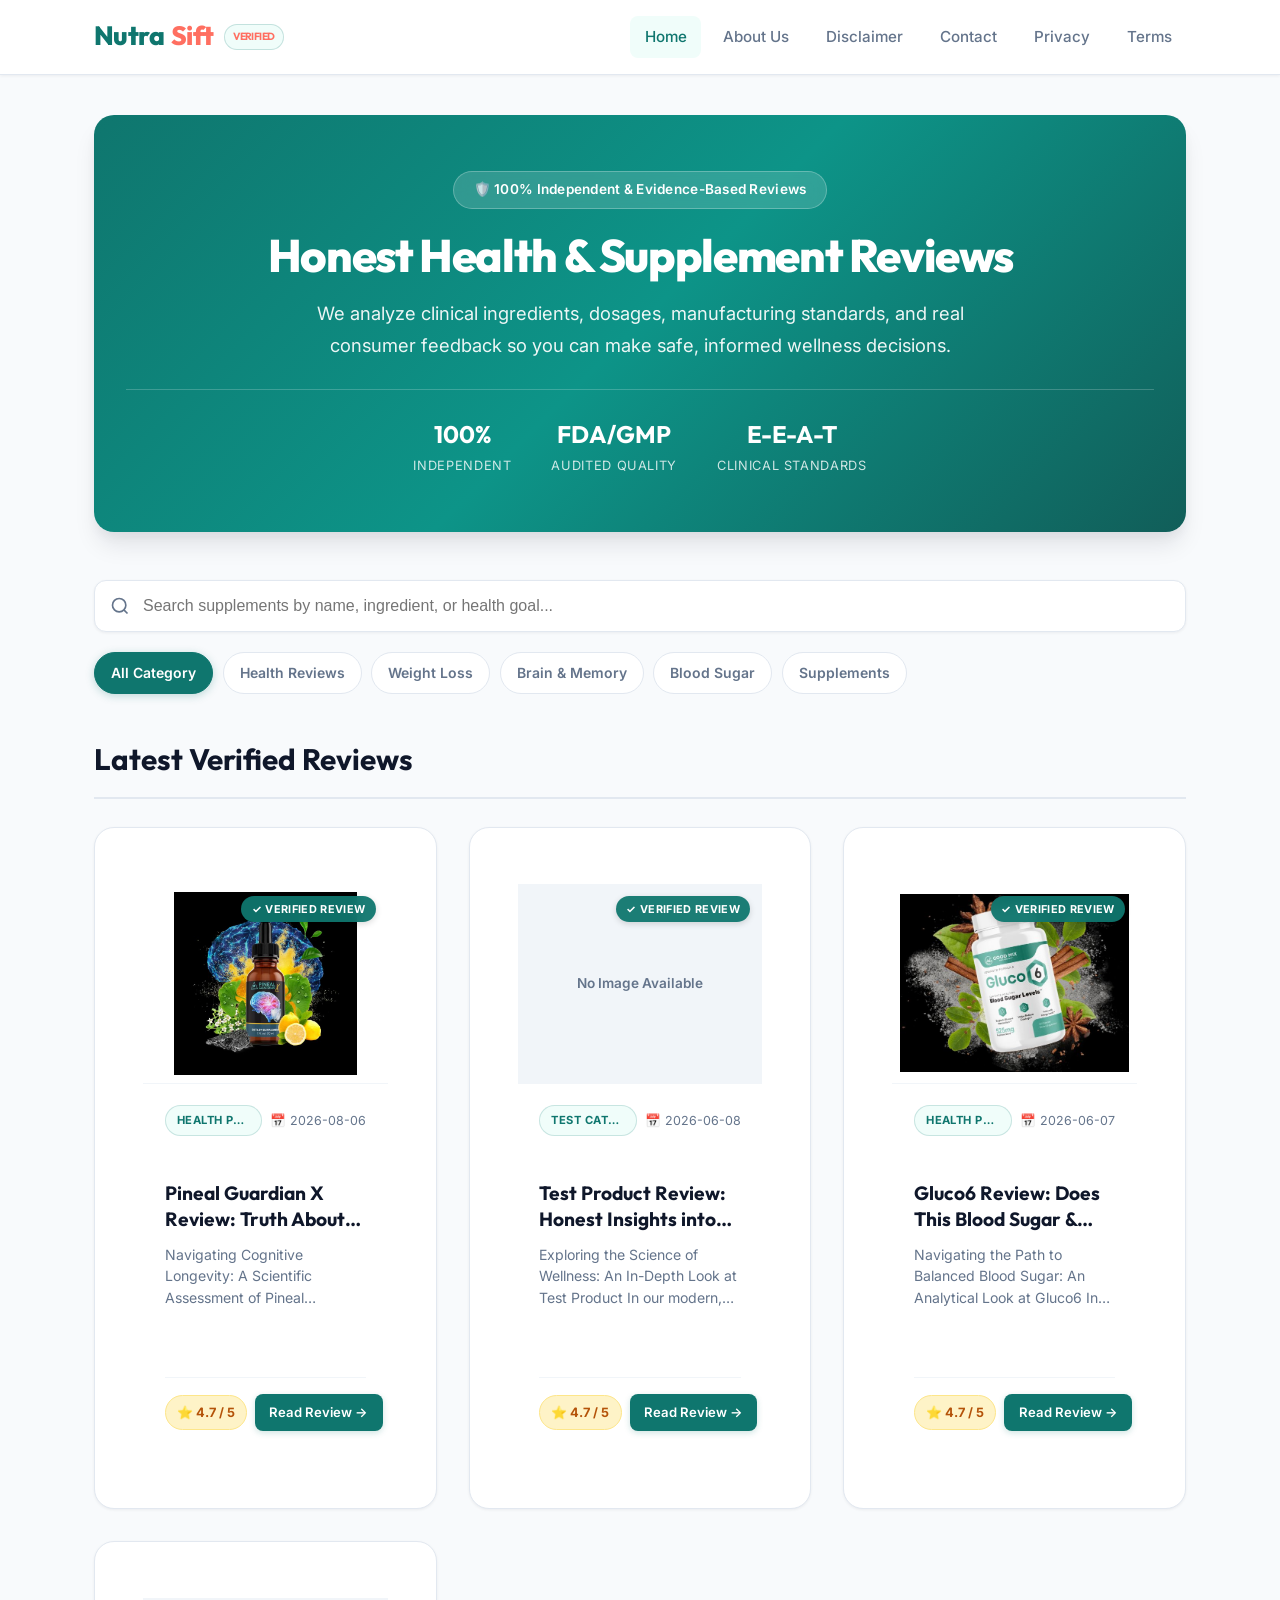
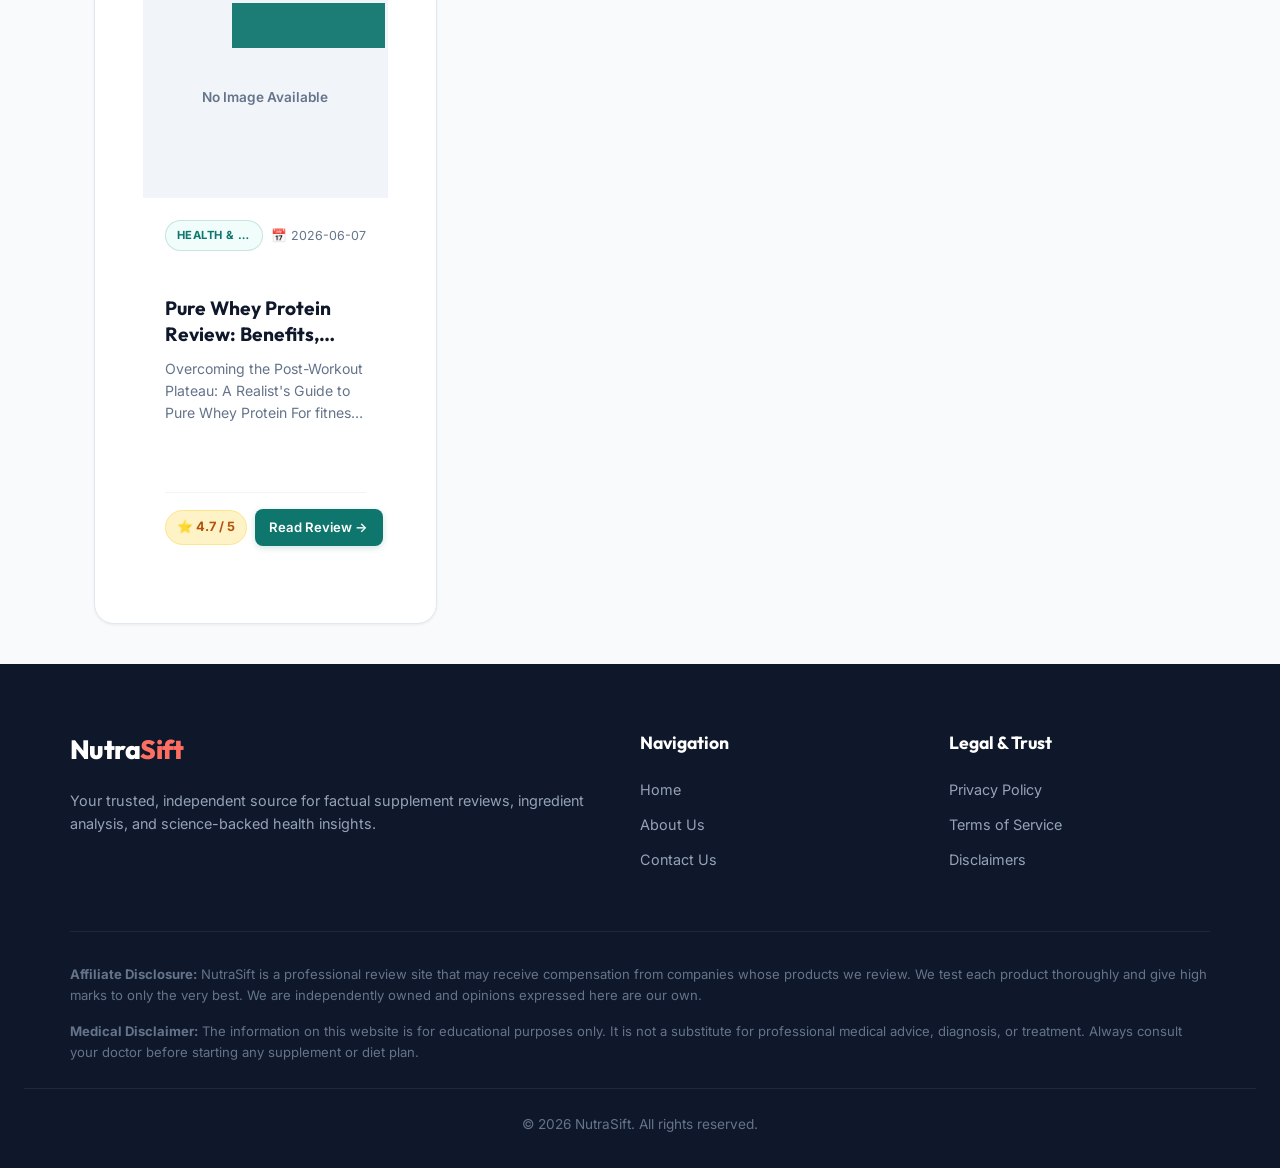
==== commit 463c6052: "Fix card UI alignment, category badge text overflow, image contain mode, and button wrapping bugs" ====
--- a/index.html
+++ b/index.html
@@ -5,6 +5,40 @@
   <meta name="viewport" content="width=device-width, initial-scale=1.0">
   <title>NutraSift | Science-Backed Health & Supplement Reviews</title>
   <meta name="description" content="Unbiased, evidence-based reviews and ingredient analysis of health supplements, weight loss formulas, brain health, and wellness products.">
+  <meta name="keywords" content="health supplement reviews, dietary supplement review, weight loss supplements, brain health supplements, blood sugar formulas, ingredient analysis, E-E-A-T health reviews">
+  <meta name="author" content="NutraSift Editorial Team">
+  <meta name="robots" content="index, follow, max-image-preview:large, max-snippet:-1, max-video-preview:-1">
+  <link rel="canonical" href="https://nutrasift.github.io/review/">
+  
+  <!-- Open Graph / Facebook SEO -->
+  <meta property="og:type" content="website">
+  <meta property="og:url" content="https://nutrasift.github.io/review/">
+  <meta property="og:title" content="NutraSift | Science-Backed Health & Supplement Reviews">
+  <meta property="og:description" content="Unbiased, evidence-based reviews and ingredient analysis of health supplements and wellness products.">
+  <meta property="og:site_name" content="NutraSift">
+
+  <!-- Twitter Card SEO -->
+  <meta name="twitter:card" content="summary_large_image">
+  <meta name="twitter:title" content="NutraSift | Science-Backed Health & Supplement Reviews">
+  <meta name="twitter:description" content="Unbiased, evidence-based reviews and ingredient analysis of health supplements.">
+
+  <!-- JSON-LD Schema for Google Search -->
+  <script type="application/ld+json">
+  {
+    "@context": "https://schema.org",
+    "@type": "WebSite",
+    "name": "NutraSift",
+    "url": "https://nutrasift.github.io/review/",
+    "description": "Factual, evidence-based health and supplement reviews.",
+    "publisher": {
+      "@type": "Organization",
+      "name": "NutraSift",
+      "url": "https://nutrasift.github.io/review/",
+      "logo": "https://nutrasift.github.io/review/favicon.ico"
+    }
+  }
+  </script>
+
   <link rel="stylesheet" href="style.css">
 </head>
 <body>
--- a/style.css
+++ b/style.css
@@ -303,8 +303,8 @@
 
 .post-grid {
   display: grid;
-  grid-template-columns: repeat(auto-fill, minmax(340px, 1fr));
-  gap: 2.25rem;
+  grid-template-columns: repeat(auto-fill, minmax(330px, 1fr));
+  gap: 2rem;
   align-items: stretch;
 }
 
@@ -330,44 +330,52 @@
 .post-card-img-wrapper {
   position: relative;
   width: 100%;
-  height: 220px;
+  height: 200px;
   overflow: hidden;
-  background-color: #f1f5f9;
+  background-color: #ffffff;
+  border-bottom: 1px solid #f1f5f9;
+  display: flex;
+  align-items: center;
+  justify-content: center;
 }
 
 .post-card-img {
   width: 100%;
   height: 100%;
-  object-fit: cover;
+  object-fit: contain;
+  padding: 0.5rem;
   transition: transform 0.5s ease;
+  background-color: #ffffff;
 }
 
 .post-card:hover .post-card-img {
-  transform: scale(1.06);
+  transform: scale(1.05);
 }
 
 .verified-badge {
   position: absolute;
-  top: 1rem;
-  right: 1rem;
-  background: rgba(15, 118, 110, 0.92);
+  top: 0.75rem;
+  right: 0.75rem;
+  background: rgba(15, 118, 110, 0.95);
   backdrop-filter: blur(6px);
   -webkit-backdrop-filter: blur(6px);
   color: white;
-  font-size: 0.7rem;
-  font-weight: 700;
-  padding: 0.3rem 0.75rem;
+  font-size: 0.68rem;
+  font-weight: 700;
+  padding: 0.25rem 0.65rem;
   border-radius: var(--radius-pill);
-  box-shadow: 0 2px 8px rgba(0, 0, 0, 0.15);
-  display: flex;
-  align-items: center;
-  gap: 0.3rem;
+  box-shadow: 0 2px 6px rgba(0, 0, 0, 0.15);
+  display: inline-flex;
+  align-items: center;
+  gap: 0.25rem;
   letter-spacing: 0.03em;
   text-transform: uppercase;
+  white-space: nowrap;
+  z-index: 2;
 }
 
 .post-card-content {
-  padding: 1.6rem;
+  padding: 1.35rem;
   display: flex;
   flex-direction: column;
   flex-grow: 1;
@@ -377,41 +385,51 @@
   display: flex;
   align-items: center;
   justify-content: space-between;
+  gap: 0.5rem;
   margin-bottom: 0.85rem;
+  flex-wrap: nowrap;
 }
 
 .category-badge {
   background-color: var(--primary-light);
   color: var(--primary-color);
-  font-size: 0.72rem;
-  font-weight: 700;
-  padding: 0.35rem 0.8rem;
+  font-size: 0.7rem;
+  font-weight: 700;
+  padding: 0.3rem 0.7rem;
   border-radius: var(--radius-pill);
   text-transform: uppercase;
-  letter-spacing: 0.05em;
+  letter-spacing: 0.04em;
   border: 1px solid rgba(15, 118, 110, 0.18);
+  white-space: nowrap;
+  overflow: hidden;
+  text-overflow: ellipsis;
+  max-width: 60%;
+  display: inline-block;
 }
 
 .post-card-date {
-  font-size: 0.8rem;
+  font-size: 0.78rem;
   color: var(--text-muted);
-  display: flex;
-  align-items: center;
-  gap: 0.3rem;
+  display: inline-flex;
+  align-items: center;
+  gap: 0.25rem;
+  white-space: nowrap;
+  flex-shrink: 0;
 }
 
 .post-card-title {
   font-family: 'Outfit', sans-serif;
-  font-size: 1.3rem;
-  font-weight: 700;
-  color: var(--text-dark);
-  margin-bottom: 0.75rem;
+  font-size: 1.2rem;
+  font-weight: 700;
+  color: var(--text-dark);
+  margin-bottom: 0.65rem;
   line-height: 1.35;
   display: -webkit-box;
   -webkit-line-clamp: 2;
   -webkit-box-orient: vertical;
   overflow: hidden;
   min-height: 2.7em;
+  max-height: 2.7em;
 }
 
 .post-card-title a {
@@ -423,22 +441,9 @@
 .post-card-title a:hover {
   color: var(--primary-color);
 }
-  margin-bottom: 0.75rem;
-  line-height: 1.35;
-}
-
-.post-card-title a {
-  color: inherit;
-  text-decoration: none;
-  transition: color 0.2s ease;
-}
-
-.post-card-title a:hover {
-  color: var(--primary-color);
-}
 
 .post-card-snippet {
-  font-size: 0.92rem;
+  font-size: 0.88rem;
   color: var(--text-muted);
   margin-bottom: 1.25rem;
   display: -webkit-box;
@@ -446,30 +451,35 @@
   -webkit-box-orient: vertical;
   overflow: hidden;
   flex-grow: 1;
-  line-height: 1.6;
+  line-height: 1.55;
+  min-height: 4.65em;
+  max-height: 4.65em;
 }
 
 .post-card-footer {
   border-top: 1px solid #f1f5f9;
-  padding-top: 1.1rem;
+  padding-top: 1rem;
   margin-top: auto;
   display: flex;
   justify-content: space-between;
   align-items: center;
   gap: 0.5rem;
+  flex-wrap: nowrap;
 }
 
 .post-card-rating {
   display: inline-flex;
   align-items: center;
   font-weight: 700;
-  font-size: 0.82rem;
+  font-size: 0.8rem;
   background-color: #fef3c7;
   color: #b45309;
   border: 1px solid #fde68a;
-  padding: 0.35rem 0.75rem;
+  padding: 0.35rem 0.7rem;
   border-radius: var(--radius-pill);
-  gap: 0.3rem;
+  gap: 0.25rem;
+  white-space: nowrap;
+  flex-shrink: 0;
 }
 
 .read-more {
@@ -477,14 +487,16 @@
   color: white;
   text-decoration: none;
   font-weight: 600;
-  font-size: 0.85rem;
-  padding: 0.5rem 1rem;
+  font-size: 0.82rem;
+  padding: 0.45rem 0.9rem;
   border-radius: var(--radius-sm);
   display: inline-flex;
   align-items: center;
-  gap: 0.4rem;
+  gap: 0.3rem;
   transition: all 0.2s ease;
   box-shadow: 0 2px 6px rgba(15, 118, 110, 0.2);
+  white-space: nowrap;
+  flex-shrink: 0;
 }
 
 .read-more:hover {
@@ -536,11 +548,13 @@
   display: flex;
   flex-wrap: wrap;
   align-items: center;
-  gap: 1.25rem;
-  border-bottom: 1px solid var(--border-color);
-  padding-bottom: 1.5rem;
-  margin-bottom: 2.5rem;
-  font-size: 0.9rem;
+  gap: 0.85rem 1.25rem;
+  background-color: #f8fafc;
+  padding: 1rem 1.35rem;
+  border-radius: var(--radius-md);
+  border: 1px solid var(--border-color);
+  margin-bottom: 2.25rem;
+  font-size: 0.88rem;
   color: var(--text-muted);
 }
 
@@ -548,8 +562,13 @@
   display: flex;
   align-items: center;
   gap: 0.5rem;
-  font-weight: 600;
-  color: var(--text-dark);
+  font-weight: 500;
+  color: var(--text-dark);
+}
+
+.author-badge strong {
+  font-weight: 700;
+  color: var(--primary-color);
 }
 
 .author-avatar {
@@ -558,6 +577,53 @@
   border-radius: 50%;
   background: var(--primary-color);
   color: white;
+  display: flex;
+  align-items: center;
+  justify-content: center;
+  font-size: 0.72rem;
+  font-weight: 700;
+}
+
+.trending-badge {
+  background-color: #fff1f2;
+  color: #e11d48;
+  border: 1px solid #ffe4e6;
+  font-weight: 700;
+  font-size: 0.78rem;
+  padding: 0.25rem 0.65rem;
+  border-radius: var(--radius-pill);
+  display: inline-flex;
+  align-items: center;
+  gap: 0.25rem;
+}
+
+.readers-badge {
+  background-color: #eff6ff;
+  color: #2563eb;
+  border: 1px solid #dbeafe;
+  font-weight: 600;
+  font-size: 0.78rem;
+  padding: 0.25rem 0.65rem;
+  border-radius: var(--radius-pill);
+  display: inline-flex;
+  align-items: center;
+  gap: 0.25rem;
+}
+
+.updated-badge {
+  font-weight: 500;
+  color: #475569;
+}
+
+.rating-badge {
+  background-color: #fef3c7;
+  color: #b45309;
+  border: 1px solid #fde68a;
+  font-weight: 700;
+  font-size: 0.8rem;
+  padding: 0.25rem 0.65rem;
+  border-radius: var(--radius-pill);
+}
   display: flex;
   align-items: center;
   justify-content: center;
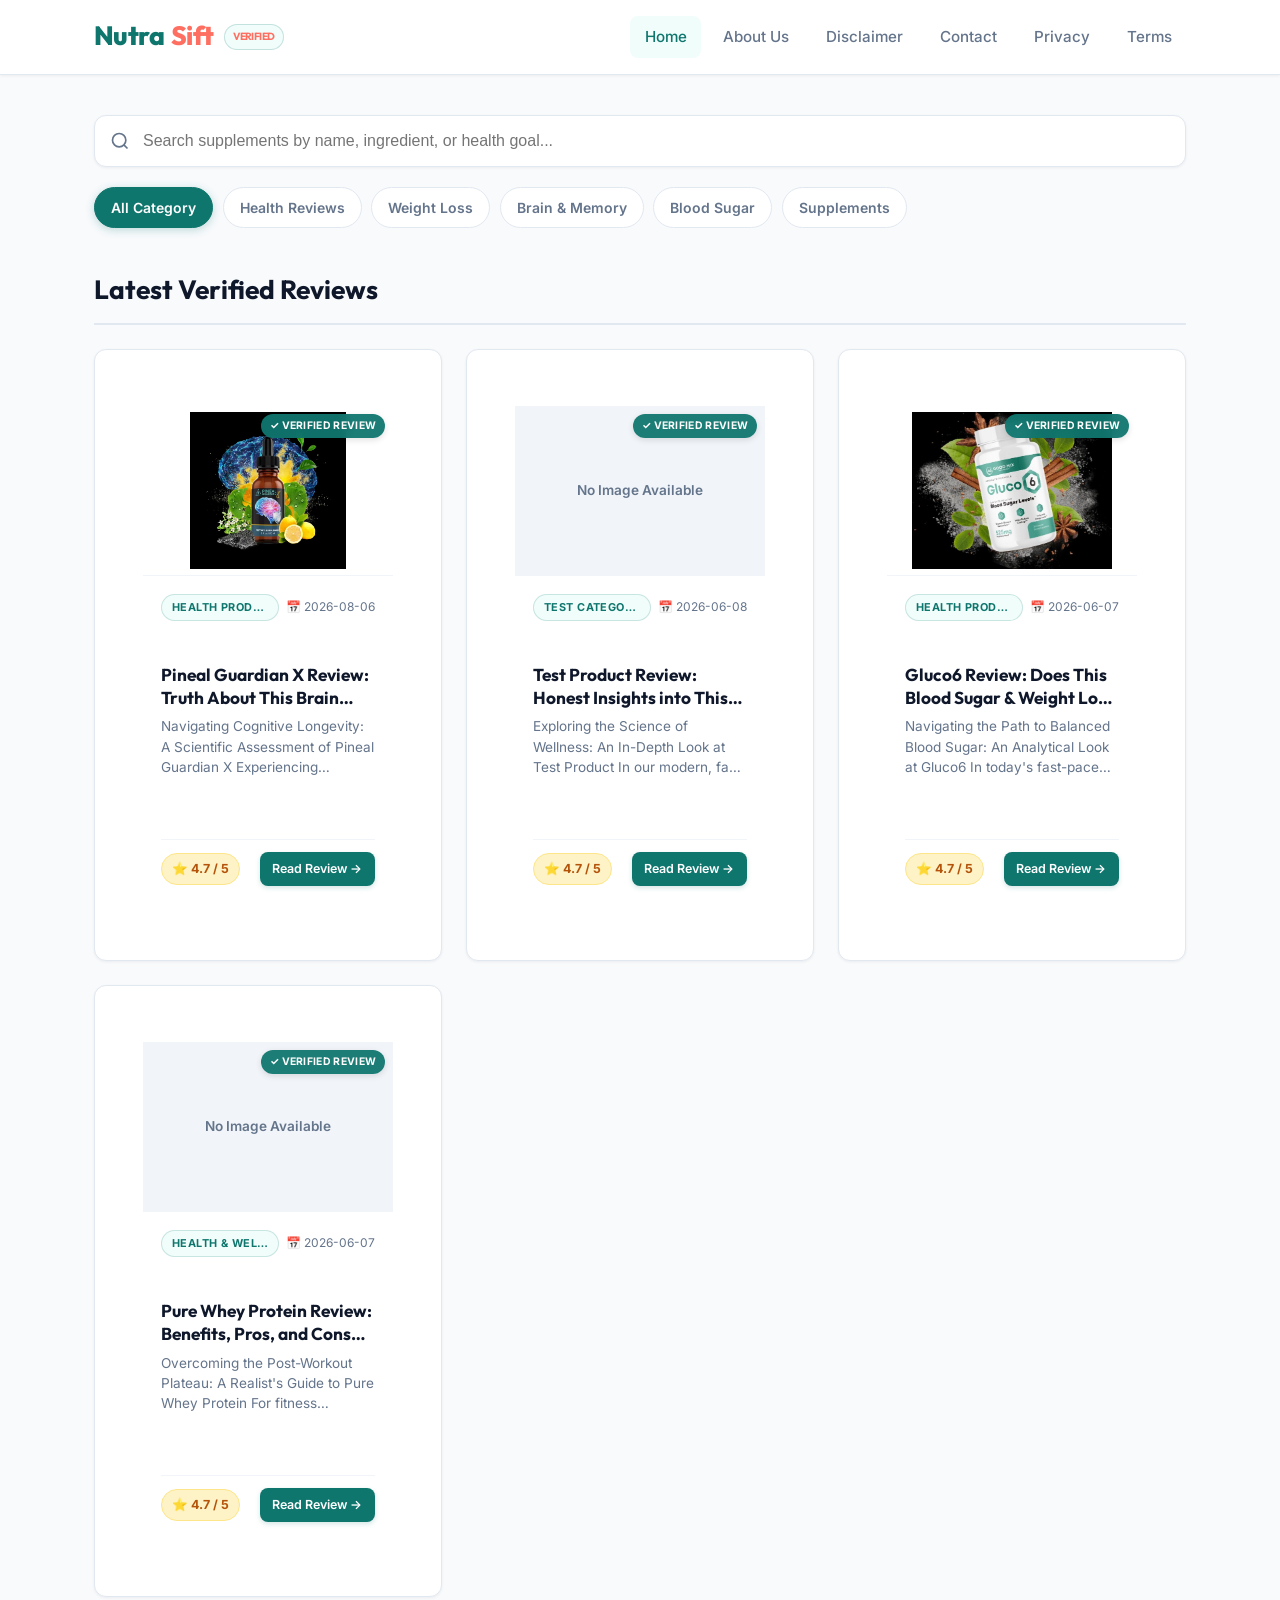
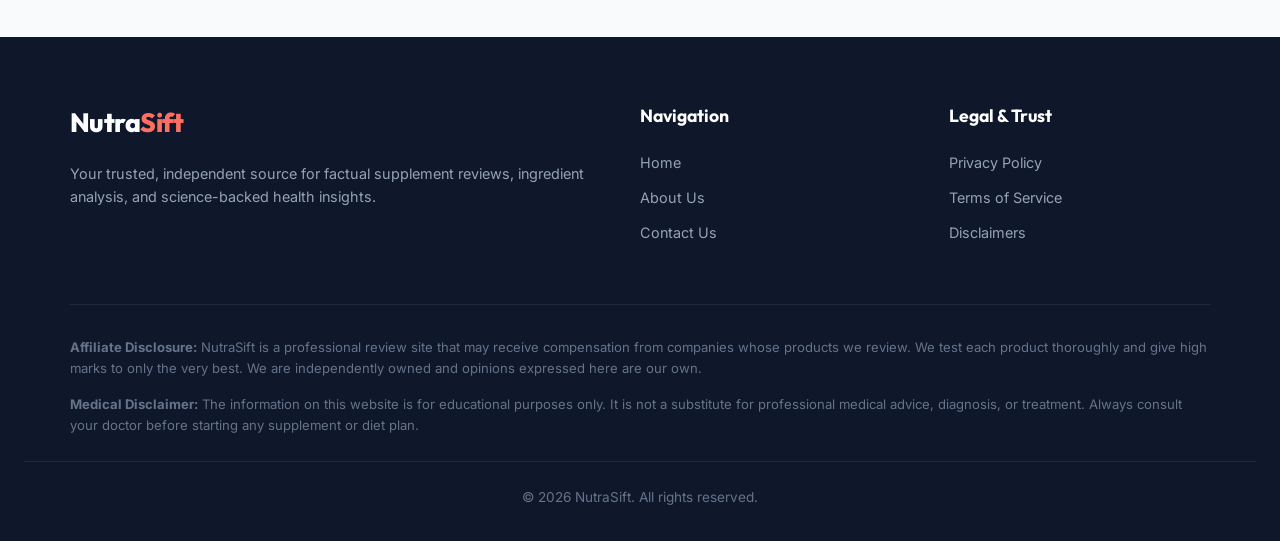
==== commit bfdb6910: "Remove hero section from homepage template and index.html as requested" ====
--- a/index.html
+++ b/index.html
@@ -61,27 +61,7 @@
   <main class="main-wrapper">
     <div class="homepage-container">
 
-      <!-- Hero Banner -->
-      <section class="hero">
-        <div class="hero-pill">🛡️ 100% Independent & Evidence-Based Reviews</div>
-        <h1>Honest Health & Supplement Reviews</h1>
-        <p>We analyze clinical ingredients, dosages, manufacturing standards, and real consumer feedback so you can make safe, informed wellness decisions.</p>
-        
-        <div class="hero-stats">
-          <div class="hero-stat-item">
-            <div class="hero-stat-number">100%</div>
-            <div class="hero-stat-label">Independent</div>
-          </div>
-          <div class="hero-stat-item">
-            <div class="hero-stat-number">FDA/GMP</div>
-            <div class="hero-stat-label">Audited Quality</div>
-          </div>
-          <div class="hero-stat-item">
-            <div class="hero-stat-number">E-E-A-T</div>
-            <div class="hero-stat-label">Clinical Standards</div>
-          </div>
-        </div>
-      </section>
+
 
       <!-- Search & Filters -->
       <div class="controls-bar">
--- a/style.css
+++ b/style.css
@@ -290,31 +290,31 @@
 /* ==================== HOMEPAGE POST GRID ==================== */
 .section-heading {
   font-family: 'Outfit', sans-serif;
-  font-size: 1.85rem;
-  font-weight: 700;
-  color: var(--text-dark);
-  margin-bottom: 1.75rem;
+  font-size: 1.65rem;
+  font-weight: 700;
+  color: var(--text-dark);
+  margin-bottom: 1.5rem;
   display: flex;
   align-items: center;
   justify-content: space-between;
   border-bottom: 2px solid var(--border-color);
-  padding-bottom: 0.75rem;
+  padding-bottom: 0.6rem;
 }
 
 .post-grid {
   display: grid;
-  grid-template-columns: repeat(auto-fill, minmax(330px, 1fr));
-  gap: 2rem;
+  grid-template-columns: repeat(auto-fill, minmax(280px, 1fr));
+  gap: 1.5rem;
   align-items: stretch;
 }
 
 .post-card {
   background-color: var(--card-bg);
   border: 1px solid var(--border-color);
-  border-radius: var(--radius-lg);
+  border-radius: var(--radius-md);
   overflow: hidden;
   box-shadow: var(--shadow-sm);
-  transition: transform 0.3s cubic-bezier(0.16, 1, 0.3, 1), box-shadow 0.3s cubic-bezier(0.16, 1, 0.3, 1), border-color 0.3s ease;
+  transition: transform 0.25s cubic-bezier(0.16, 1, 0.3, 1), box-shadow 0.25s cubic-bezier(0.16, 1, 0.3, 1), border-color 0.25s ease;
   display: flex;
   flex-direction: column;
   position: relative;
@@ -322,7 +322,7 @@
 }
 
 .post-card:hover {
-  transform: translateY(-6px);
+  transform: translateY(-4px);
   box-shadow: var(--shadow-lg);
   border-color: rgba(15, 118, 110, 0.35);
 }
@@ -330,7 +330,7 @@
 .post-card-img-wrapper {
   position: relative;
   width: 100%;
-  height: 200px;
+  height: 170px;
   overflow: hidden;
   background-color: #ffffff;
   border-bottom: 1px solid #f1f5f9;
@@ -343,8 +343,8 @@
   width: 100%;
   height: 100%;
   object-fit: contain;
-  padding: 0.5rem;
-  transition: transform 0.5s ease;
+  padding: 0.4rem;
+  transition: transform 0.4s ease;
   background-color: #ffffff;
 }
 
@@ -354,20 +354,20 @@
 
 .verified-badge {
   position: absolute;
-  top: 0.75rem;
-  right: 0.75rem;
+  top: 0.5rem;
+  right: 0.5rem;
   background: rgba(15, 118, 110, 0.95);
   backdrop-filter: blur(6px);
   -webkit-backdrop-filter: blur(6px);
   color: white;
-  font-size: 0.68rem;
-  font-weight: 700;
-  padding: 0.25rem 0.65rem;
+  font-size: 0.65rem;
+  font-weight: 700;
+  padding: 0.2rem 0.55rem;
   border-radius: var(--radius-pill);
-  box-shadow: 0 2px 6px rgba(0, 0, 0, 0.15);
+  box-shadow: 0 2px 6px rgba(0, 0, 0, 0.12);
   display: inline-flex;
   align-items: center;
-  gap: 0.25rem;
+  gap: 0.2rem;
   letter-spacing: 0.03em;
   text-transform: uppercase;
   white-space: nowrap;
@@ -375,7 +375,7 @@
 }
 
 .post-card-content {
-  padding: 1.35rem;
+  padding: 1.1rem 1.15rem 1.15rem 1.15rem;
   display: flex;
   flex-direction: column;
   flex-grow: 1;
@@ -385,17 +385,17 @@
   display: flex;
   align-items: center;
   justify-content: space-between;
-  gap: 0.5rem;
-  margin-bottom: 0.85rem;
+  gap: 0.4rem;
+  margin-bottom: 0.6rem;
   flex-wrap: nowrap;
 }
 
 .category-badge {
   background-color: var(--primary-light);
   color: var(--primary-color);
-  font-size: 0.7rem;
-  font-weight: 700;
-  padding: 0.3rem 0.7rem;
+  font-size: 0.68rem;
+  font-weight: 700;
+  padding: 0.22rem 0.6rem;
   border-radius: var(--radius-pill);
   text-transform: uppercase;
   letter-spacing: 0.04em;
@@ -403,26 +403,26 @@
   white-space: nowrap;
   overflow: hidden;
   text-overflow: ellipsis;
-  max-width: 60%;
+  max-width: 65%;
   display: inline-block;
 }
 
 .post-card-date {
-  font-size: 0.78rem;
+  font-size: 0.75rem;
   color: var(--text-muted);
   display: inline-flex;
   align-items: center;
-  gap: 0.25rem;
+  gap: 0.2rem;
   white-space: nowrap;
   flex-shrink: 0;
 }
 
 .post-card-title {
   font-family: 'Outfit', sans-serif;
-  font-size: 1.2rem;
-  font-weight: 700;
-  color: var(--text-dark);
-  margin-bottom: 0.65rem;
+  font-size: 1.08rem;
+  font-weight: 700;
+  color: var(--text-dark);
+  margin-bottom: 0.45rem;
   line-height: 1.35;
   display: -webkit-box;
   -webkit-line-clamp: 2;
@@ -443,27 +443,27 @@
 }
 
 .post-card-snippet {
-  font-size: 0.88rem;
+  font-size: 0.85rem;
   color: var(--text-muted);
-  margin-bottom: 1.25rem;
+  margin-bottom: 0.9rem;
   display: -webkit-box;
   -webkit-line-clamp: 3;
   -webkit-box-orient: vertical;
   overflow: hidden;
   flex-grow: 1;
-  line-height: 1.55;
-  min-height: 4.65em;
-  max-height: 4.65em;
+  line-height: 1.48;
+  min-height: 4.44em;
+  max-height: 4.44em;
 }
 
 .post-card-footer {
   border-top: 1px solid #f1f5f9;
-  padding-top: 1rem;
+  padding-top: 0.75rem;
   margin-top: auto;
   display: flex;
   justify-content: space-between;
   align-items: center;
-  gap: 0.5rem;
+  gap: 0.4rem;
   flex-wrap: nowrap;
 }
 
@@ -471,13 +471,13 @@
   display: inline-flex;
   align-items: center;
   font-weight: 700;
-  font-size: 0.8rem;
+  font-size: 0.78rem;
   background-color: #fef3c7;
   color: #b45309;
   border: 1px solid #fde68a;
-  padding: 0.35rem 0.7rem;
+  padding: 0.25rem 0.6rem;
   border-radius: var(--radius-pill);
-  gap: 0.25rem;
+  gap: 0.2rem;
   white-space: nowrap;
   flex-shrink: 0;
 }
@@ -487,14 +487,14 @@
   color: white;
   text-decoration: none;
   font-weight: 600;
-  font-size: 0.82rem;
-  padding: 0.45rem 0.9rem;
+  font-size: 0.78rem;
+  padding: 0.38rem 0.78rem;
   border-radius: var(--radius-sm);
   display: inline-flex;
   align-items: center;
-  gap: 0.3rem;
+  gap: 0.25rem;
   transition: all 0.2s ease;
-  box-shadow: 0 2px 6px rgba(15, 118, 110, 0.2);
+  box-shadow: 0 2px 5px rgba(15, 118, 110, 0.18);
   white-space: nowrap;
   flex-shrink: 0;
 }
@@ -502,7 +502,7 @@
 .read-more:hover {
   background-color: var(--primary-hover);
   transform: translateY(-1px);
-  box-shadow: 0 4px 10px rgba(15, 118, 110, 0.3);
+  box-shadow: 0 4px 8px rgba(15, 118, 110, 0.25);
   color: white;
 }
 
